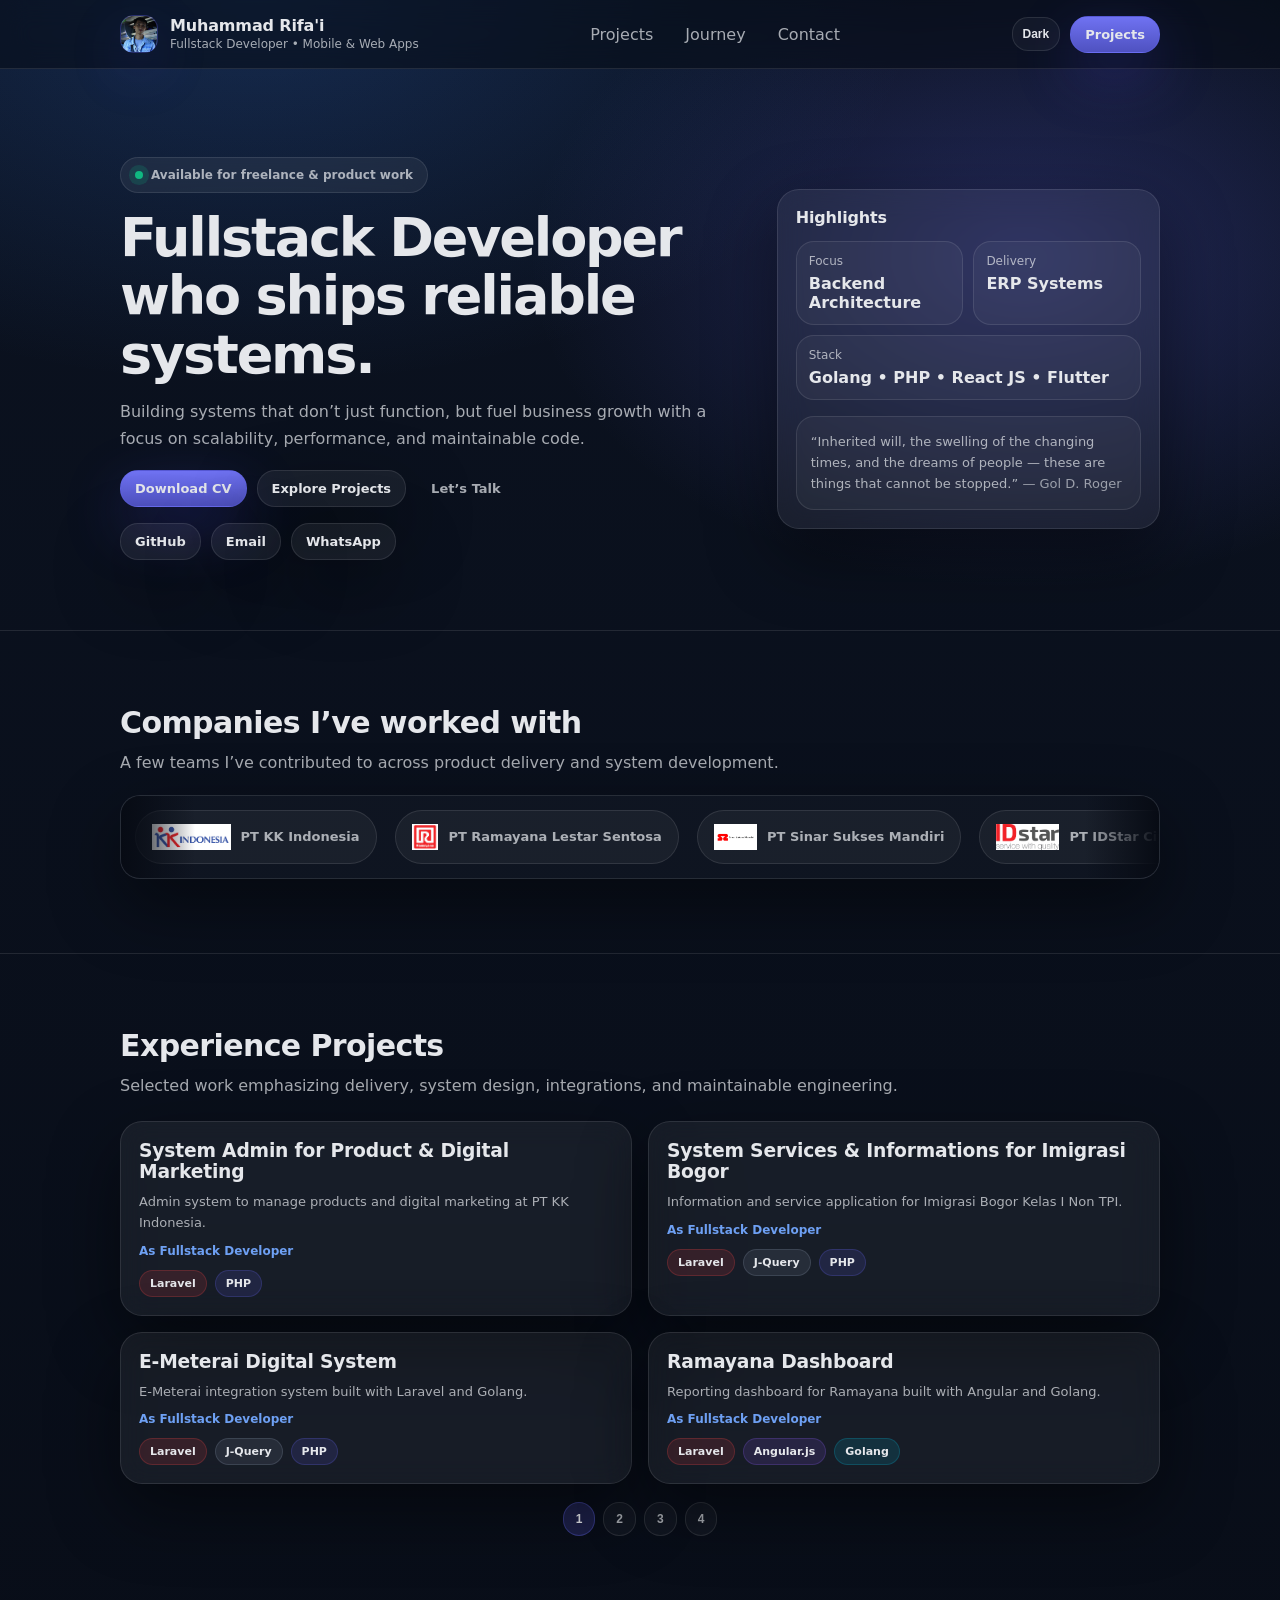
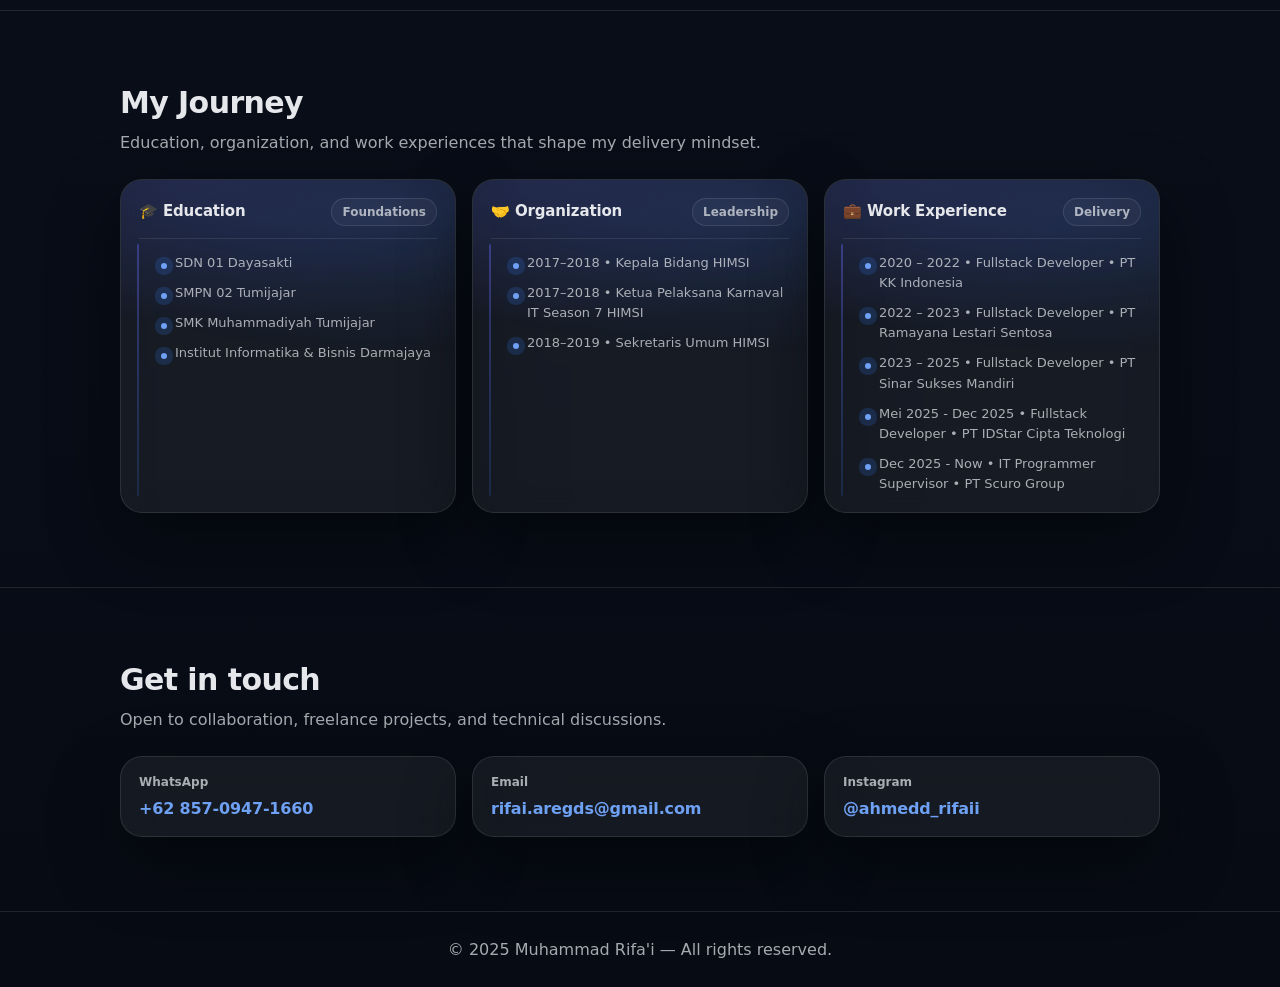
==== index.html @ bea2c8bb "add indico" ====
<!DOCTYPE html>
<html lang="id">
<head>
  <meta charset="utf-8" />
  <meta name="viewport" content="width=device-width,initial-scale=1" />
  <title>Muhammad Rifa'i — Portfolio</title>
  <meta name="description" content="Portfolio Muhammad Rifa'i — Fullstack Developer. Selected projects, journey, and contact." />
  <link rel="icon" href="./public/coding.png" />
  <style>
    :root {
      --bg: #0b1220;
      --bg2: #070b14;
      --text: #e5e7eb;
      --muted: rgba(229, 231, 235, 0.72);
      --border: rgba(255, 255, 255, 0.10);
      --card: rgba(255, 255, 255, 0.06);
      --card2: rgba(255, 255, 255, 0.04);
      --shadow: 0 26px 70px rgba(0, 0, 0, 0.45);
      --accent: #6366f1;
      --accent2: #3b82f6;
      --good: #10b981;
      --radius: 22px;
      --container: 1080px;
      --ring: rgba(99, 102, 241, 0.25);
    }

    [data-theme="light"] {
      --bg: #f8fafc;
      --bg2: #ffffff;
      --text: #0f172a;
      --muted: rgba(15, 23, 42, 0.72);
      --border: rgba(15, 23, 42, 0.12);
      --card: rgba(255, 255, 255, 0.80);
      --card2: rgba(255, 255, 255, 0.65);
      --shadow: 0 26px 70px rgba(15, 23, 42, 0.12);
      --ring: rgba(99, 102, 241, 0.18);
    }

    * { box-sizing: border-box; }
    html { scroll-behavior: smooth; }
    body {
      margin: 0;
      font-family: ui-sans-serif, system-ui, -apple-system, Segoe UI, Roboto, Helvetica, Arial;
      background: radial-gradient(1200px 700px at 20% 0%, rgba(59,130,246,0.22), transparent 55%),
                  radial-gradient(900px 600px at 80% 10%, rgba(99,102,241,0.28), transparent 55%),
                  radial-gradient(900px 700px at 50% 120%, rgba(16,185,129,0.12), transparent 55%),
                  linear-gradient(180deg, var(--bg), var(--bg2));
      color: var(--text);
      min-height: 100vh;
    }
    a { color: inherit; text-decoration: none; }
    ::selection { background: rgba(99, 102, 241, 0.30); }

    .container { width: 100%; max-width: var(--container); margin: 0 auto; padding: 0 20px; }

    .nav {
      position: sticky;
      top: 0;
      z-index: 50;
      background: color-mix(in srgb, var(--bg2) 55%, transparent);
      border-bottom: 1px solid var(--border);
      backdrop-filter: blur(14px);
    }
    .nav-inner {
      height: 68px;
      display: flex;
      align-items: center;
      justify-content: space-between;
      gap: 16px;
    }
    .brand { display: flex; align-items: center; gap: 12px; min-width: 0; }
     .mark {
        width: 38px;
        height: 38px;
        border-radius: 14px;
        border: 1px solid color-mix(in srgb, var(--accent) 35%, transparent);

        background-image: url('public/fai.jpeg');
        background-size: cover;
        background-position: center;
        background-repeat: no-repeat;

        box-shadow: 0 18px 55px rgba(79, 70, 229, 0.18);
      }
    .brand-title { font-weight: 800; line-height: 1.1; letter-spacing: -0.01em; white-space: nowrap; overflow: hidden; text-overflow: ellipsis; max-width: 44vw; }
    .brand-sub { font-size: 12px; color: var(--muted); margin-top: 2px; white-space: nowrap; overflow: hidden; text-overflow: ellipsis; max-width: 44vw; }

    .nav-links { display: none; gap: 6px; align-items: center; }
    .nav-links a {
      padding: 10px 12px;
      border-radius: 16px;
      color: var(--muted);
      border: 1px solid transparent;
      transition: transform .15s ease, background .15s ease, border-color .15s ease, color .15s ease;
    }
    .nav-links a:hover { background: var(--card2); border-color: var(--border); color: var(--text); transform: translateY(-1px); }
    .nav-links a.active {
      background: color-mix(in srgb, var(--accent) 14%, transparent);
      border-color: color-mix(in srgb, var(--accent) 22%, transparent);
      color: color-mix(in srgb, var(--text) 88%, var(--accent) 12%);
    }

    .nav-actions { display: flex; align-items: center; gap: 10px; }
    .nav-actions .primary-cta { display: inline-flex; }
    .btn {
      display: inline-flex;
      align-items: center;
      justify-content: center;
      gap: 8px;
      border-radius: 18px;
      padding: 10px 14px;
      border: 1px solid var(--border);
      background: var(--card);
      color: var(--text);
      box-shadow: var(--shadow);
      transition: transform .15s ease, background .15s ease, border-color .15s ease, box-shadow .15s ease;
      cursor: pointer;
      user-select: none;
      font-weight: 600;
      font-size: 13px;
    }
    .btn.compact { padding: 9px 10px; font-size: 12px; border-radius: 16px; box-shadow: none; background: var(--card2); }
    .btn:hover { transform: translateY(-2px); background: color-mix(in srgb, var(--card) 85%, white 15%); }
    .btn:active { transform: translateY(0); }
    .btn.primary {
      border-color: color-mix(in srgb, var(--accent) 35%, transparent);
      background: linear-gradient(180deg, color-mix(in srgb, var(--accent) 92%, white 8%), color-mix(in srgb, var(--accent) 80%, black 20%));
      box-shadow: 0 22px 60px rgba(79, 70, 229, 0.28);
    }
    .btn.primary:hover { box-shadow: 0 26px 70px rgba(79, 70, 229, 0.33); }
    .btn.ghost { background: transparent; border-color: transparent; box-shadow: none; color: var(--muted); }
    .btn.ghost:hover { background: var(--card2); border-color: var(--border); color: var(--text); }

    .mobile-menu-btn { display: inline-flex; }
    .mobile-menu {
      display: block;
      border-top: 1px solid var(--border);
      overflow: hidden;
      max-height: 0;
      opacity: 0;
      padding: 0;
      pointer-events: none;
      transition: max-height .25s ease, opacity .18s ease, padding .25s ease;
    }
    .mobile-menu.open {
      max-height: 260px;
      opacity: 1;
      padding: 12px 0 16px;
      pointer-events: auto;
    }
    .mobile-menu a {
      display: block;
      padding: 12px 12px;
      border-radius: 16px;
      color: var(--muted);
      border: 1px solid transparent;
      transition: background .15s ease, border-color .15s ease, color .15s ease;
    }
    .mobile-menu a:hover { background: var(--card2); border-color: var(--border); color: var(--text); }
    .mobile-menu a.active {
      background: color-mix(in srgb, var(--accent) 14%, transparent);
      border-color: color-mix(in srgb, var(--accent) 22%, transparent);
      color: color-mix(in srgb, var(--text) 88%, var(--accent) 12%);
    }

    .mobile-menu-panel {
      margin-top: 10px;
      padding: 10px;
      border-radius: 20px;
      border: 1px solid var(--border);
      background: color-mix(in srgb, var(--bg2) 55%, transparent);
      backdrop-filter: blur(14px);
      box-shadow: var(--shadow);
    }

    .mobile-menu-panel .menu-cta {
      margin-top: 10px;
      display: flex;
      gap: 10px;
      flex-wrap: wrap;
    }

    .section { padding: 74px 0; border-top: 1px solid var(--border); }
    .section:first-of-type { border-top: none; }
    .h2 { font-size: 30px; letter-spacing: -0.02em; margin: 0; }
    .p { color: var(--muted); margin: 10px 0 0; line-height: 1.65; }

    .hero { padding: 88px 0 70px; }
    .hero-grid { display: grid; grid-template-columns: 1fr; gap: 18px; align-items: start; }
    .badge {
      display: inline-flex;
      gap: 8px;
      align-items: center;
      padding: 10px 14px;
      border-radius: 999px;
      border: 1px solid var(--border);
      background: var(--card);
      color: var(--muted);
      width: fit-content;
      backdrop-filter: blur(12px);
      font-size: 12px;
      font-weight: 600;
    }
    .dot { width: 8px; height: 8px; border-radius: 50%; background: var(--good); box-shadow: 0 0 0 6px color-mix(in srgb, var(--good) 18%, transparent); }
    .hero-title { font-size: 44px; letter-spacing: -0.04em; margin: 16px 0 0; line-height: 1.08; }
    .hero-sub { font-size: 16px; margin: 14px 0 0; color: var(--muted); line-height: 1.7; max-width: 62ch; }
    .hero-actions { display: flex; flex-wrap: wrap; gap: 10px; margin-top: 18px; }
    .hero-meta { display: flex; flex-wrap: wrap; gap: 10px; margin-top: 16px; }

    .marquee {
      position: relative;
      margin-top: 18px;
      border: 1px solid var(--border);
      background: color-mix(in srgb, var(--card2) 55%, transparent);
      border-radius: 20px;
      overflow: hidden;
      box-shadow: var(--shadow);
    }
    .marquee::before,
    .marquee::after {
      content: "";
      position: absolute;
      inset: 0 auto 0 0;
      width: 74px;
      pointer-events: none;
      background: linear-gradient(90deg, var(--bg2), transparent);
      z-index: 2;
    }
    .marquee::after {
      inset: 0 0 0 auto;
      background: linear-gradient(270deg, var(--bg2), transparent);
    }
    .marquee-track {
      display: flex;
      width: max-content;
      gap: 18px;
      padding: 14px;
      align-items: center;
      animation: marqueeScroll 26s linear infinite;
    }
    .marquee:hover .marquee-track { animation-play-state: paused; }
    .company-pill {
      display: inline-flex;
      align-items: center;
      justify-content: center;
      gap: 10px;
      height: 54px;
      padding: 10px 16px;
      border-radius: 999px;
      border: 1px solid var(--border);
      background: color-mix(in srgb, var(--card) 78%, transparent);
      white-space: nowrap;
    }
    .company-pill img {
      height: 26px;
      width: auto;
      display: block;
      filter: saturate(1.05);
    }
    .company-pill span { font-size: 13px; color: var(--muted); font-weight: 700; }

    @keyframes marqueeScroll {
      0% { transform: translateX(0); }
      100% { transform: translateX(-50%); }
    }

    @media (max-width: 560px) {
      .marquee::before,
      .marquee::after { width: 46px; }
      .company-pill { height: 48px; padding: 10px 14px; }
      .company-pill img { height: 22px; }
      .company-pill span { font-size: 12px; }
      .marquee-track { gap: 12px; padding: 12px; }
    }

    @media (prefers-reduced-motion: reduce) {
      .marquee-track { animation: none; }
    }

    .surface {
      border-radius: var(--radius);
      border: 1px solid var(--border);
      background: var(--card);
      box-shadow: var(--shadow);
      backdrop-filter: blur(14px);
    }
    .surface-pad { padding: 18px; }
    .surface-sub {
      border-radius: 18px;
      border: 1px solid var(--border);
      background: var(--card2);
    }

    .kpi { display: grid; grid-template-columns: 1fr 1fr; gap: 10px; margin-top: 14px; }
    .kpi .item { padding: 12px; }
    .kpi .label { font-size: 12px; color: var(--muted); }
    .kpi .value { margin-top: 6px; font-weight: 700; }

    .quote { margin-top: 16px; padding: 14px; }
    .quote p { margin: 0; color: var(--muted); font-size: 13px; line-height: 1.65; }

    .grid { display: grid; grid-template-columns: 1fr; gap: 14px; margin-top: 22px; }
    .card { padding: 18px; }
    .card-title { font-weight: 800; letter-spacing: -0.01em; margin: 0; }
    .card-desc { margin: 10px 0 0; color: var(--muted); line-height: 1.6; font-size: 13px; }
    .card-role { margin: 10px 0 0; font-size: 12px; color: color-mix(in srgb, var(--accent2) 70%, var(--text) 30%); font-weight: 700; }
    .badges { display: flex; flex-wrap: wrap; gap: 8px; margin-top: 12px; }
    .tag {
      display: inline-flex;
      align-items: center;
      padding: 6px 10px;
      border-radius: 999px;
      border: 1px solid var(--border);
      background: var(--card2);
      color: var(--text);
      font-size: 11px;
      font-weight: 700;
    }
    .tag[data-tone="cyan"] { background: rgba(6, 182, 212, 0.14); border-color: rgba(6, 182, 212, 0.22); }
    .tag[data-tone="indigo"] { background: rgba(99, 102, 241, 0.14); border-color: rgba(99, 102, 241, 0.22); }
    .tag[data-tone="red"] { background: rgba(239, 68, 68, 0.14); border-color: rgba(239, 68, 68, 0.22); }
    .tag[data-tone="sky"] { background: rgba(59, 130, 246, 0.14); border-color: rgba(59, 130, 246, 0.22); }
    .tag[data-tone="green"] { background: rgba(16, 185, 129, 0.14); border-color: rgba(16, 185, 129, 0.22); }
    .tag[data-tone="amber"] { background: rgba(245, 158, 11, 0.14); border-color: rgba(245, 158, 11, 0.22); }
    .tag[data-tone="violet"] { background: rgba(139, 92, 246, 0.14); border-color: rgba(139, 92, 246, 0.22); }
    .tag[data-tone="gray"] { background: rgba(148, 163, 184, 0.12); border-color: rgba(148, 163, 184, 0.20); }

    .pagination { display: flex; justify-content: center; gap: 8px; margin-top: 18px; flex-wrap: wrap; }
    .page-btn {
      border-radius: 16px;
      border: 1px solid var(--border);
      background: var(--card2);
      color: var(--muted);
      padding: 9px 12px;
      font-weight: 800;
      font-size: 12px;
      cursor: pointer;
      transition: transform .15s ease, background .15s ease, border-color .15s ease, color .15s ease;
    }
    .page-btn:hover { transform: translateY(-1px); background: var(--card); color: var(--text); }
    .page-btn.active {
      background: color-mix(in srgb, var(--accent) 22%, transparent);
      border-color: color-mix(in srgb, var(--accent) 34%, transparent);
      color: var(--text);
    }

    .journey { display: grid; grid-template-columns: 1fr; gap: 12px; margin-top: 22px; }
    .journey h3 { margin: 0; font-size: 14px; letter-spacing: -0.01em; }
    .journey-card {
      position: relative;
      overflow: hidden;
    }
    .journey-card::before {
      content: '';
      position: absolute;
      inset: 0;
      background:
        radial-gradient(800px 260px at 20% 0%, rgba(99,102,241,0.20), transparent 55%),
        radial-gradient(700px 260px at 80% 10%, rgba(59,130,246,0.18), transparent 55%);
      opacity: 0.75;
      pointer-events: none;
    }
    .journey-head {
      position: relative;
      display: flex;
      align-items: baseline;
      justify-content: space-between;
      gap: 10px;
    }
    .journey-head h3 {
      font-size: 15px;
      font-weight: 900;
      letter-spacing: -0.01em;
    }
    .journey-divider {
      position: relative;
      height: 1px;
      margin-top: 12px;
      background: color-mix(in srgb, var(--border) 85%, transparent);
    }
    .journey-kicker {
      position: relative;
      font-size: 12px;
      font-weight: 800;
      color: var(--muted);
      border: 1px solid var(--border);
      background: var(--card2);
      padding: 6px 10px;
      border-radius: 999px;
    }
    .journey-rail {
      position: absolute;
      left: 16px;
      top: 64px;
      bottom: 16px;
      width: 2px;
      background: linear-gradient(180deg, rgba(99,102,241,0.45), rgba(59,130,246,0.18));
      opacity: 0.9;
      border-radius: 99px;
    }
    .journey-list {
      position: relative;
      margin-top: 14px;
      display: grid;
      gap: 10px;
      color: var(--muted);
      font-size: 13px;
      line-height: 1.55;
      padding-left: 22px;
    }
    .journey-list > div {
      position: relative;
      padding-left: 14px;
    }
    .journey-list > div::before {
      content: '';
      position: absolute;
      left: 0;
      top: 10px;
      width: 6px;
      height: 6px;
      border-radius: 999px;
      background: color-mix(in srgb, var(--accent2) 70%, var(--text) 30%);
      box-shadow: 0 0 0 6px color-mix(in srgb, var(--accent2) 18%, transparent);
    }

    .contact-grid { display: grid; grid-template-columns: 1fr; gap: 14px; margin-top: 22px; }
    .contact-item { padding: 18px; }
    .contact-item .label { font-size: 12px; color: var(--muted); font-weight: 700; }
    .contact-item .value { margin-top: 10px; font-weight: 800; letter-spacing: -0.01em; }
    .contact-item a { color: color-mix(in srgb, var(--accent2) 70%, var(--text) 30%); }

    .footer { padding: 28px 0; border-top: 1px solid var(--border); color: var(--muted); text-align: center; }

    .fade-up { transform: translateY(10px); opacity: 0; transition: transform .7s cubic-bezier(.2,.75,.2,1), opacity .7s cubic-bezier(.2,.75,.2,1); }
    .fade-up.show { transform: translateY(0); opacity: 1; }

    @media (min-width: 760px) {
      .nav-links { display: flex; }
      .mobile-menu-btn { display: none; }
      .mobile-menu { display: none; }
      .hero-grid { grid-template-columns: 1.25fr 0.75fr; gap: 18px; align-items: center; }
      .hero-title { font-size: 54px; }
      .grid { grid-template-columns: 1fr 1fr; gap: 16px; }
      .journey { grid-template-columns: 1fr 1fr 1fr; gap: 16px; }
      .contact-grid { grid-template-columns: 1fr 1fr 1fr; gap: 16px; }
    }

    @media (max-width: 420px) {
      .nav-inner { height: 62px; gap: 10px; }
      .mark { width: 32px; height: 32px; border-radius: 12px; }
      .brand-title { max-width: 42vw; font-size: 13px; }
      .brand-sub { display: none; }
      .nav-actions { gap: 6px; }
      .btn { padding: 9px 10px; border-radius: 16px; font-size: 12px; box-shadow: none; background: var(--card2); }
      .btn.primary { box-shadow: none; }
      .nav-actions .primary-cta { display: none; }
    }
  </style>
</head>
<body data-theme="dark">

  <header class="nav">
    <div class="container nav-inner">
      <div class="brand">
        <div class="mark" aria-hidden="true"></div>
        <div>
          <div class="brand-title">Muhammad Rifa'i</div>
          <div class="brand-sub">Fullstack Developer • Mobile & Web Apps</div>
        </div>
      </div>

      <nav class="nav-links" aria-label="Primary">
        <a class="nav-link" href="#projects">Projects</a>
        <a class="nav-link" href="#timeline">Journey</a>
        <a class="nav-link" href="#contact">Contact</a>
      </nav>

      <div class="nav-actions">
        <button id="theme-toggle" class="btn compact" type="button" aria-label="Toggle theme">Theme</button>
        <button id="menu-toggle" class="btn compact mobile-menu-btn" type="button" aria-label="Toggle menu" aria-controls="mobile-menu" aria-expanded="false">Menu</button>
        <a class="btn primary primary-cta" href="#projects">Projects</a>
      </div>
    </div>
    <div class="container mobile-menu" id="mobile-menu" aria-label="Mobile menu">
      <div class="mobile-menu-panel">
        <a class="nav-link" href="#projects">Projects</a>
        <a class="nav-link" href="#timeline">Journey</a>
        <a class="nav-link" href="#contact">Contact</a>
        <div class="menu-cta">
          <a class="btn primary" href="#projects">View Projects</a>
          <a class="btn" href="#contact">Contact</a>
        </div>
      </div>
    </div>
  </header>

  <!-- HERO -->
  <main>
    <section id="home" class="hero">
      <div class="container hero-grid">
        <div class="fade-up" data-anim>
          <div class="badge">
            <span class="dot" aria-hidden="true"></span>
            Available for freelance & product work
          </div>

          <h1 class="hero-title">Fullstack Developer who ships reliable systems.</h1>
          <p class="hero-sub">
            Building systems that don’t just function, but fuel business growth with a focus on scalability,
            performance, and maintainable code.
          </p>

          <div class="hero-actions">
            <a class="btn primary" href="./public/cv.pdf" download>Download CV</a>
            <a class="btn" href="#projects">Explore Projects</a>
            <a class="btn ghost" href="#contact">Let’s Talk</a>
          </div>

          <div class="hero-meta">
            <a class="btn" href="https://github.com/rifaiAhmed" target="_blank" rel="noreferrer">GitHub</a>
            <a class="btn" href="mailto:rifai.aregds@gmail.com">Email</a>
            <a class="btn" href="https://wa.me/628709471660" target="_blank" rel="noreferrer">WhatsApp</a>
          </div>
        </div>

        <div class="fade-up" data-anim>
          <div class="surface surface-pad">
            <div style="font-weight:800; letter-spacing:-0.01em;">Highlights</div>
            <div class="kpi">
              <div class="surface-sub item">
                <div class="label">Focus</div>
                <div class="value">Backend Architecture</div>
              </div>
              <div class="surface-sub item">
                <div class="label">Delivery</div>
                <div class="value">ERP Systems</div>
              </div>
              <div class="surface-sub item" style="grid-column: 1 / -1;">
                <div class="label">Stack</div>
                <div class="value">Golang • PHP • React JS • Flutter</div>
              </div>
            </div>
            <div class="surface-sub quote">
              <p>
                “Inherited will, the swelling of the changing times, and the dreams of people — these are things that cannot be stopped.”
                <span style="opacity:.85;">— Gol D. Roger</span>
              </p>
            </div>
          </div>
        </div>
      </div>
    </section>

    <section id="companies" class="section">
      <div class="container">
        <h2 class="h2 fade-up" data-anim>Companies I’ve worked with</h2>
        <p class="p fade-up" data-anim>
          A few teams I’ve contributed to across product delivery and system development.
        </p>

        <div class="marquee fade-up" data-anim aria-label="Company logos">
          <div class="marquee-track">
            <div class="company-pill"><img src="./public/companies/kk-indonesia.png" alt="PT KK Indonesia" loading="lazy"><span>PT KK Indonesia</span></div>
            <div class="company-pill"><img src="./public/companies/ramayana.png" alt="PT Ramayana Lestari Sentosa" loading="lazy"><span>PT Ramayana Lestar Sentosa</span></div>
            <div class="company-pill"><img src="./public/companies/sinar-sukses-mandiri.png" alt="PT Sinar Sukses Mandiri" loading="lazy"><span>PT Sinar Sukses Mandiri</span></div>
            <div class="company-pill"><img src="./public/companies/id-star.png" alt="PT IDStar Cipta Teknologi" loading="lazy"><span>PT IDStar Cipta Teknologi</span></div>
            <div class="company-pill"><img src="./public/companies/indico.png" alt="PT Indico" loading="lazy"><span>PT Indico Telkomsel</span></div>
            <div class="company-pill"><img src="./public/companies/scuro.png" alt="PT Scuro Group" loading="lazy"><span>PT Alta Thomas Mandiri</span></div>

            <div class="company-pill"><img src="./public/companies/kk-indonesia.png" alt="PT KK Indonesia" loading="lazy"><span>PT KK Indonesia</span></div>
            <div class="company-pill"><img src="./public/companies/ramayana.png" alt="PT Ramayana Lestari Sentosa" loading="lazy"><span>PT Ramayana Lestar Sentosa</span></div>
            <div class="company-pill"><img src="./public/companies/sinar-sukses-mandiri.png" alt="PT Sinar Sukses Mandiri" loading="lazy"><span>PT Sinar Sukses Mandiri</span></div>
            <div class="company-pill"><img src="./public/companies/id-star.png" alt="PT IDStar Cipta Teknologi" loading="lazy"><span>PT IDStar Cipta Teknologi</span></div>
            <div class="company-pill"><img src="./public/companies/indico.png" alt="PT Indico" loading="lazy"><span>PT Indico Telkomsel</span></div>
            <div class="company-pill"><img src="./public/companies/scuro.png" alt="PT Scuro Group" loading="lazy"><span>PT Alta Thomas Mandiri</span></div>
          </div>
        </div>
      </div>
    </section>

    <!-- PROJECTS -->
    <section id="projects" class="section">
      <div class="container">
        <h2 class="h2 fade-up" data-anim>Experience Projects</h2>
        <p class="p fade-up" data-anim>
          Selected work emphasizing delivery, system design, integrations, and maintainable engineering.
        </p>
        <div id="project-list" class="grid"></div>
        <div id="pagination" class="pagination"></div>
      </div>
    </section>

    <!-- TIMELINE -->
    <section id="timeline" class="section">
      <div class="container">
        <h2 class="h2 fade-up" data-anim>My Journey</h2>
        <p class="p fade-up" data-anim>
          Education, organization, and work experiences that shape my delivery mindset.
        </p>

        <div class="journey">
          <div class="surface card journey-card fade-up" data-anim>
            <div class="journey-rail" aria-hidden="true"></div>
            <div class="journey-head">
              <h3>🎓 Education</h3>
              <div class="journey-kicker">Foundations</div>
            </div>
            <div class="journey-divider" aria-hidden="true"></div>
            <div class="journey-list">
              <div>SDN 01 Dayasakti</div>
              <div>SMPN 02 Tumijajar</div>
              <div>SMK Muhammadiyah Tumijajar</div>
              <div>Institut Informatika & Bisnis Darmajaya</div>
            </div>
          </div>

          <div class="surface card journey-card fade-up" data-anim>
            <div class="journey-rail" aria-hidden="true"></div>
            <div class="journey-head">
              <h3>🤝 Organization</h3>
              <div class="journey-kicker">Leadership</div>
            </div>
            <div class="journey-divider" aria-hidden="true"></div>
            <div class="journey-list">
              <div>2017–2018 • Kepala Bidang HIMSI</div>
              <div>2017–2018 • Ketua Pelaksana Karnaval IT Season 7 HIMSI</div>
              <div>2018–2019 • Sekretaris Umum HIMSI</div>
            </div>
          </div>

          <div class="surface card journey-card fade-up" data-anim>
            <div class="journey-rail" aria-hidden="true"></div>
            <div class="journey-head">
              <h3>💼 Work Experience</h3>
              <div class="journey-kicker">Delivery</div>
            </div>
            <div class="journey-divider" aria-hidden="true"></div>
            <div class="journey-list">
              <div>2020 – 2022 • Fullstack Developer • PT KK Indonesia</div>
              <div>2022 – 2023 • Fullstack Developer • PT Ramayana Lestari Sentosa</div>
              <div>2023 – 2025 • Fullstack Developer • PT Sinar Sukses Mandiri</div>
              <div>Mei 2025 - Dec 2025 • Fullstack Developer • PT IDStar Cipta Teknologi</div>
              <div>Dec 2025 - Now • IT Programmer Supervisor • PT Scuro Group</div>
            </div>
          </div>
        </div>
      </div>
    </section>

    <!-- CONTACT -->
    <section id="contact" class="section">
      <div class="container">
        <h2 class="h2 fade-up" data-anim>Get in touch</h2>
        <p class="p fade-up" data-anim>Open to collaboration, freelance projects, and technical discussions.</p>

        <div class="contact-grid">
          <div class="surface contact-item fade-up" data-anim>
            <div class="label">WhatsApp</div>
            <div class="value"><a href="https://wa.me/628709471660" target="_blank" rel="noreferrer">+62 857-0947-1660</a></div>
          </div>
          <div class="surface contact-item fade-up" data-anim>
            <div class="label">Email</div>
            <div class="value"><a href="mailto:rifai.aregds@gmail.com">rifai.aregds@gmail.com</a></div>
          </div>
          <div class="surface contact-item fade-up" data-anim>
            <div class="label">Instagram</div>
            <div class="value"><a href="https://instagram.com/ahmedd_rifaii" target="_blank" rel="noreferrer">@ahmedd_rifaii</a></div>
          </div>
        </div>
      </div>
    </section>

    <footer class="footer">
      <div class="container">© 2025 Muhammad Rifa'i — All rights reserved.</div>
    </footer>
  </main>

  <script>
    const root = document.body;

    // theme
    const themeToggle = document.getElementById('theme-toggle');
    const storedTheme = localStorage.getItem('theme');
    if (storedTheme === 'light' || storedTheme === 'dark') {
      root.setAttribute('data-theme', storedTheme);
    }
    const syncThemeLabel = () => {
      const t = root.getAttribute('data-theme') || 'dark';
      themeToggle.textContent = t === 'dark' ? 'Dark' : 'Light';
    };
    syncThemeLabel();
    themeToggle.addEventListener('click', () => {
      const next = (root.getAttribute('data-theme') || 'dark') === 'dark' ? 'light' : 'dark';
      root.setAttribute('data-theme', next);
      localStorage.setItem('theme', next);
      syncThemeLabel();
    });

    // mobile menu
    const menuToggle = document.getElementById('menu-toggle');
    const mobileMenu = document.getElementById('mobile-menu');
    const setMenuOpen = open => {
      mobileMenu.classList.toggle('open', open);
      menuToggle.textContent = open ? 'Close' : 'Menu';
      menuToggle.setAttribute('aria-expanded', open ? 'true' : 'false');
    };
    setMenuOpen(false);

    menuToggle.addEventListener('click', () => {
      const isOpen = mobileMenu.classList.contains('open');
      setMenuOpen(!isOpen);
    });

    // close on navigation
    mobileMenu.querySelectorAll('a').forEach(a => {
      a.addEventListener('click', () => setMenuOpen(false));
    });

    // close on outside click
    document.addEventListener('click', e => {
      const target = e.target;
      const isOpen = mobileMenu.classList.contains('open');
      if (!isOpen) return;
      if (menuToggle.contains(target) || mobileMenu.contains(target)) return;
      setMenuOpen(false);
    });

    // close on Escape
    window.addEventListener('keydown', e => {
      if (e.key !== 'Escape') return;
      setMenuOpen(false);
    });

    // close when switching to desktop
    const mq = window.matchMedia('(min-width: 760px)');
    const syncByViewport = () => {
      if (mq.matches) setMenuOpen(false);
    };
    syncByViewport();
    if (typeof mq.addEventListener === 'function') mq.addEventListener('change', syncByViewport);
    else mq.addListener(syncByViewport);

    // active nav link
    const navLinks = Array.from(document.querySelectorAll('.nav-link'));
    const sectionIds = ['#home', '#projects', '#timeline', '#contact'];
    const sections = sectionIds
      .map(id => document.querySelector(id))
      .filter(Boolean);

    const setActive = id => {
      navLinks.forEach(a => {
        if (a.getAttribute('href') === id) a.classList.add('active');
        else a.classList.remove('active');
      });
    };
    const navObs = new IntersectionObserver(
      entries => {
        entries.forEach(e => {
          if (!e.isIntersecting) return;
          setActive(`#${e.target.id}`);
        });
      },
      { rootMargin: '-45% 0px -50% 0px', threshold: 0.01 }
    );
    sections.forEach(s => navObs.observe(s));

    // fade-up animation
    const animEls = document.querySelectorAll('[data-anim]');
    const obs = new IntersectionObserver(entries=>{
      entries.forEach(e=>{ if(e.isIntersecting) e.target.classList.add('show'); });
    },{threshold:0.15});
    animEls.forEach(el=>obs.observe(el));

    // projects data
    const projects = [
      {
        title: "System Admin for Product & Digital Marketing",
        desc: "Admin system to manage products and digital marketing at PT KK Indonesia.",
        role: "Fullstack Developer",
        tech: ["Laravel", "PHP"]
      },
      {
        title: "System Services & Informations for Imigrasi Bogor",
        desc: "Information and service application for Imigrasi Bogor Kelas I Non TPI.",
        role: "Fullstack Developer",
        tech: ["Laravel", "J-Query", "PHP"]
      },
      {
        title: "E-Meterai Digital System",
        desc: "E-Meterai integration system built with Laravel and Golang.",
        role: "Fullstack Developer",
        tech: ["Laravel", "J-Query", "PHP"]
      },
      {
        title: "Ramayana Dashboard",
        desc: "Reporting dashboard for Ramayana built with Angular and Golang.",
        role: "Fullstack Developer",
        tech: ["Laravel", "Angular.js", "Golang"]
      },
      {
        title: "Ramayana E-Recruitment",
        desc: "Internal e-recruitment system for Ramayana built with Laravel.",
        role: "Fullstack Developer",
        tech: ["Laravel", "PHP", "Golang"]
      },
      {
        title: "ERP Beeloft",
        desc: "Beeloft ERP migrated to Angular and Golang.",
        role: "Fullstack Developer",
        tech: ["Angular.js", "Golang"]
      },
      {
        title: "ERP Sinar Sukses Mandiri",
        desc: "Internal ERP for Sinar Sukses Mandiri built with Vue.",
        role: "Fullstack Developer",
        tech: ["Vue.js", "Java Spring boot"]
      },
      {
        title: "ERP DFEO Indico Telkomsel",
        desc: "DFEO ERP for Telkomsel as part of INDICO.",
        role: "Fullstack Developer",
        tech: ["React.js", "Golang"]
      },
      {
        title: "System Indiana Indico Telkomsel",
        desc: "Indiana system application for Indico Telkomsel.",
        role: "Fullstack Developer",
        tech: ["React.js", "Golang"]
      },
      {
        title: "Farm Recommendation System",
        desc: "Recommendation system for agriculture (Mobile Farm).",
        role: "Fullstack Developer",
        tech: ["React.js", "Golang"]
      },
      {
        title: "Buyer Experience Mobile DFEO",
        desc: "Buyer experience for DFEO mobile platform.",
        role: "Fullstack Developer",
        tech: ["React.js", "Golang"]
      },
      {
        title: "Budget Cotroller",
        desc: "Budget cotroller system for Scuro Group.",
        role: "Fullstack Developer",
        tech: ["PHP Native"]
      },
      {
        title: "Quotation Payment",
        desc: "Note Hostory payment quotation for Scuro Group.",
        role: "Fullstack Developer",
        tech: ["PHP Native"]
      },
      {
        title: "LLM + Messenger",
        desc: "LLM + Messenger for Scuro Group.",
        role: "Fullstack Developer",
        tech: ["React.js", "Golang"]
      },
    ];

    const techTone = {
      "Golang":"cyan",
      "React.js":"sky",
      "PostgreSQL":"indigo",
      "PHP":"indigo",
      "Laravel":"red",
      "MySQL":"amber",
      "Vue.js":"green",
      "Node.js":"green",
      "HTML":"amber",
      "TailwindCSS":"cyan",
      "WebSocket":"violet",
      "Angular.js":"violet",
      "Java Spring boot":"indigo"
    };

    let currentPage=1; const perPage=4;
    function renderProjects(){
      const container=document.getElementById('project-list');
      container.innerHTML='';
      const start=(currentPage-1)*perPage;
      const pageProjects=projects.slice(start,start+perPage);
      for(const p of pageProjects){
        const badges=p.tech.map(t=>`<span class="tag" data-tone="${techTone[t]||'gray'}">${t}</span>`).join('');
        const card=document.createElement('div');
        card.className="surface card fade-up";
        card.innerHTML=`
          <h3 class="card-title">${p.title}</h3>
          <p class="card-desc">${p.desc}</p>
          <div class="card-role">As ${p.role}</div>
          <div class="badges">${badges}</div>
        `;
        card.setAttribute('data-anim', '');
        container.appendChild(card);
        obs.observe(card);
      }
      renderPagination();
    }

    function renderPagination(){
      const pag=document.getElementById('pagination'); pag.innerHTML='';
      const total=Math.ceil(projects.length/perPage);
      for(let i=1;i<=total;i++){
        const btn=document.createElement('button');
        btn.className=`page-btn ${i===currentPage?'active':''}`;
        btn.textContent=i;
        btn.onclick=()=>{currentPage=i;renderProjects();};
        pag.appendChild(btn);
      }
    }

    renderProjects();
  </script>
</body>
</html>
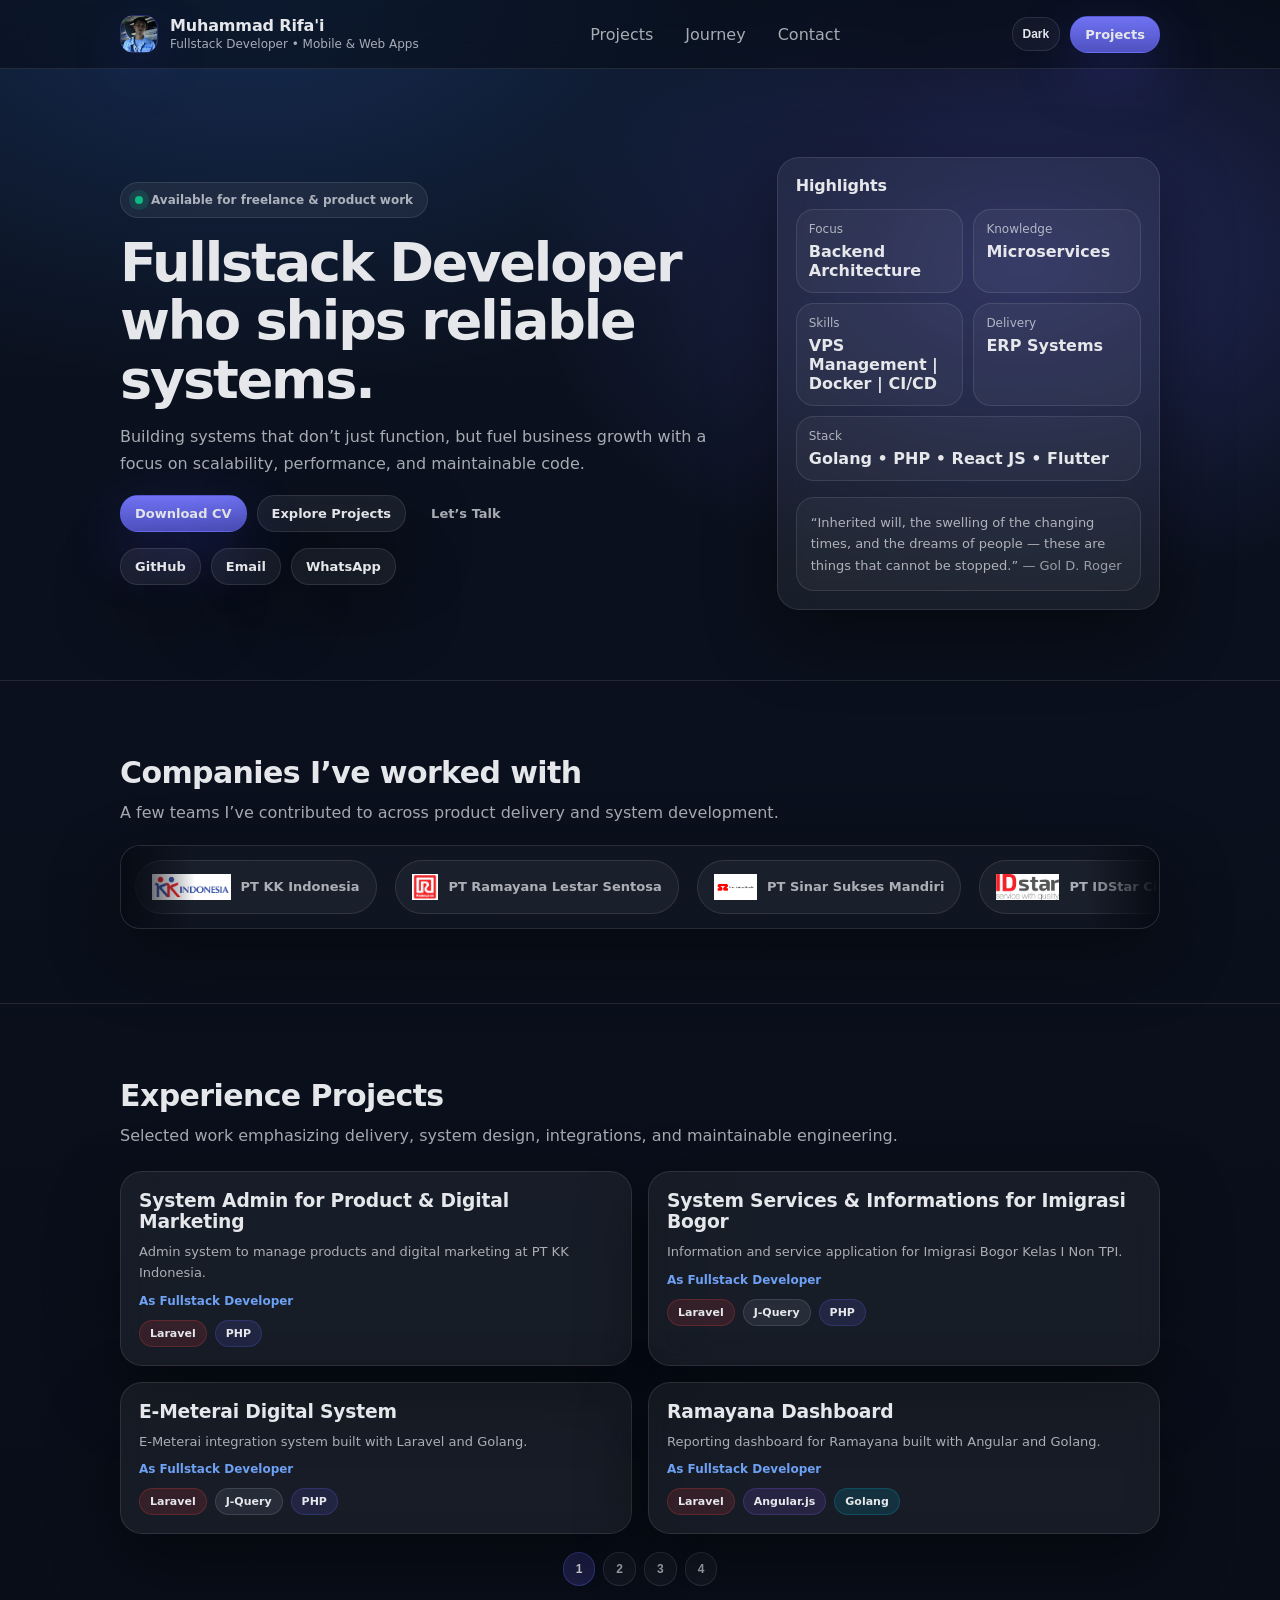
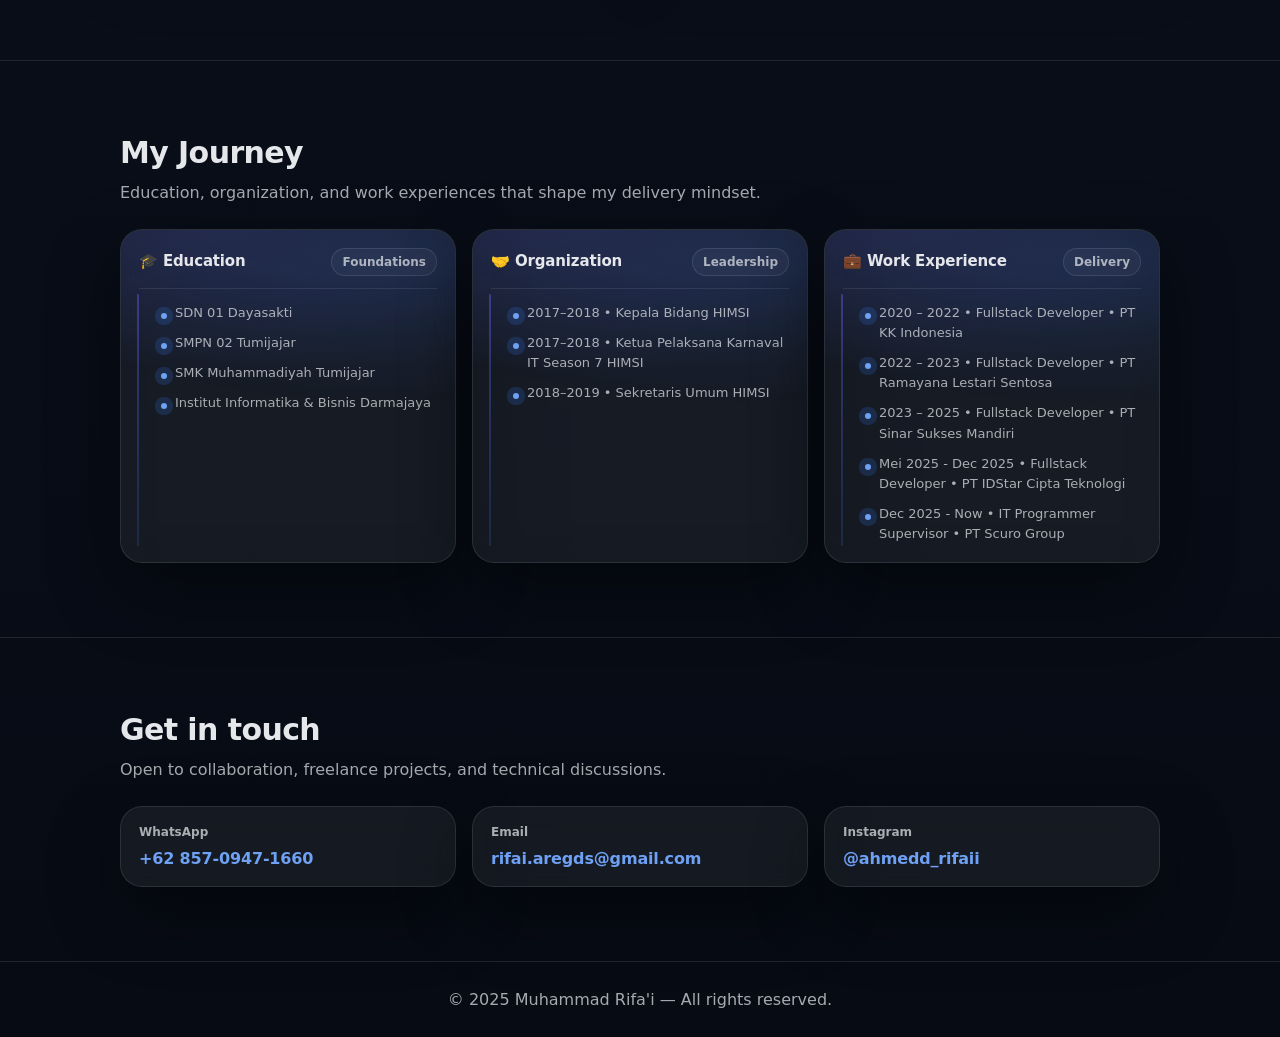
==== commit 832ec09d: "add indico" ====
--- a/index.html
+++ b/index.html
@@ -533,6 +533,14 @@
                 <div class="value">Backend Architecture</div>
               </div>
               <div class="surface-sub item">
+                <div class="label">Knowledge</div>
+                <div class="value">Microservices</div>
+              </div>
+              <div class="surface-sub item">
+                <div class="label">Skills</div>
+                <div class="value">VPS Management | Docker | CI/CD</div>
+              </div>
+              <div class="surface-sub item">
                 <div class="label">Delivery</div>
                 <div class="value">ERP Systems</div>
               </div>
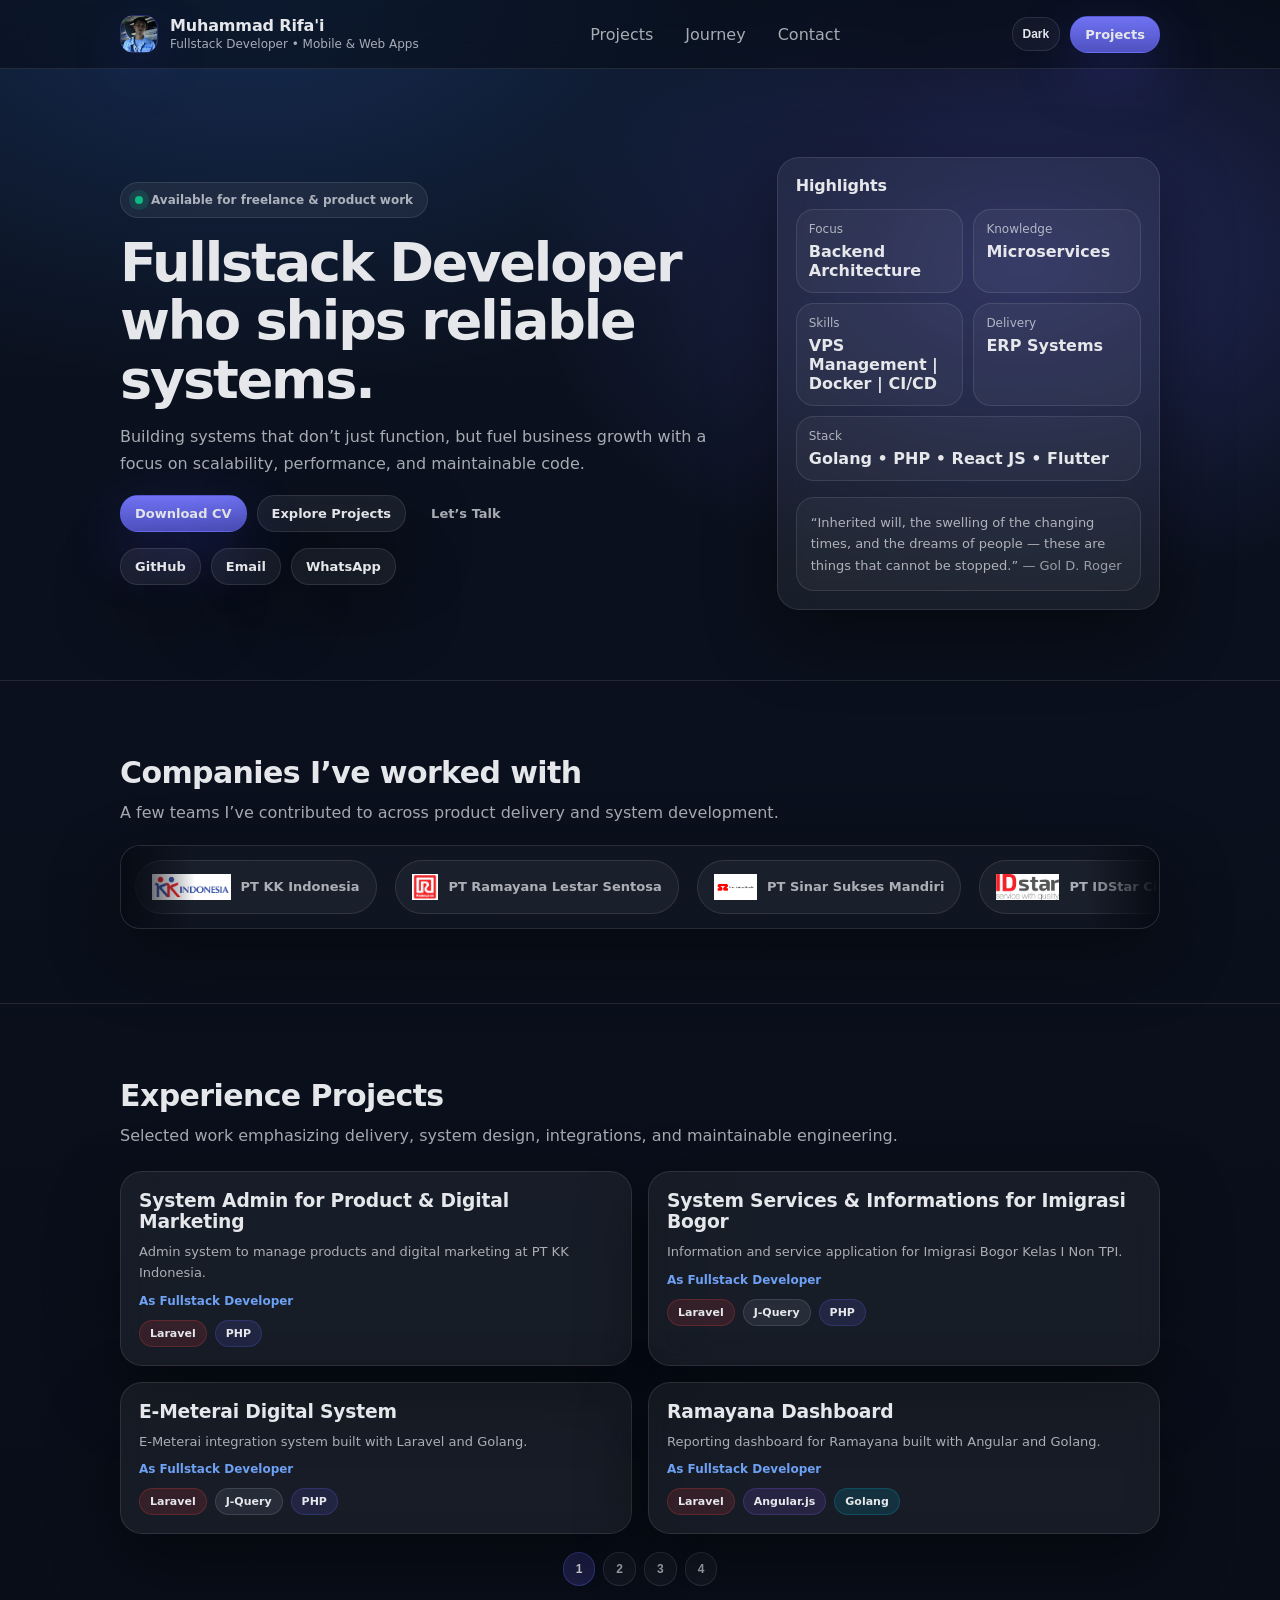
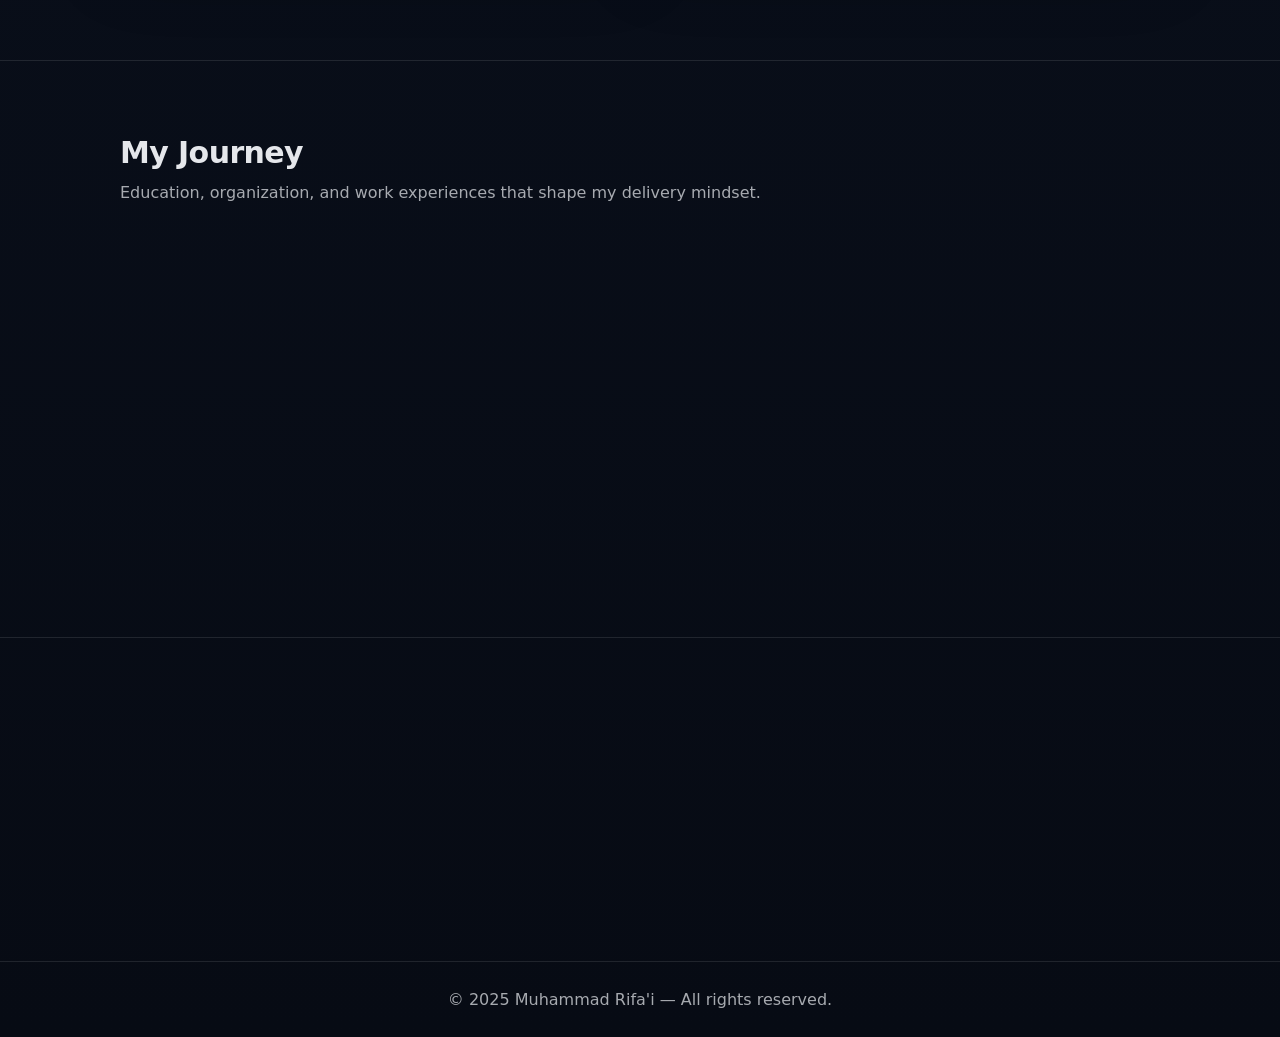
==== commit 53fdb2fe: "add indico" ====
--- a/index.html
+++ b/index.html
@@ -649,7 +649,7 @@
               <div>2022 – 2023 • Fullstack Developer • PT Ramayana Lestari Sentosa</div>
               <div>2023 – 2025 • Fullstack Developer • PT Sinar Sukses Mandiri</div>
               <div>Mei 2025 - Dec 2025 • Fullstack Developer • PT IDStar Cipta Teknologi</div>
-              <div>Dec 2025 - Now • IT Programmer Supervisor • PT Scuro Group</div>
+              <div>Dec 2025 - Now • IT Programmer Supervisor • PT Alta Thomas Mandiri</div>
             </div>
           </div>
         </div>
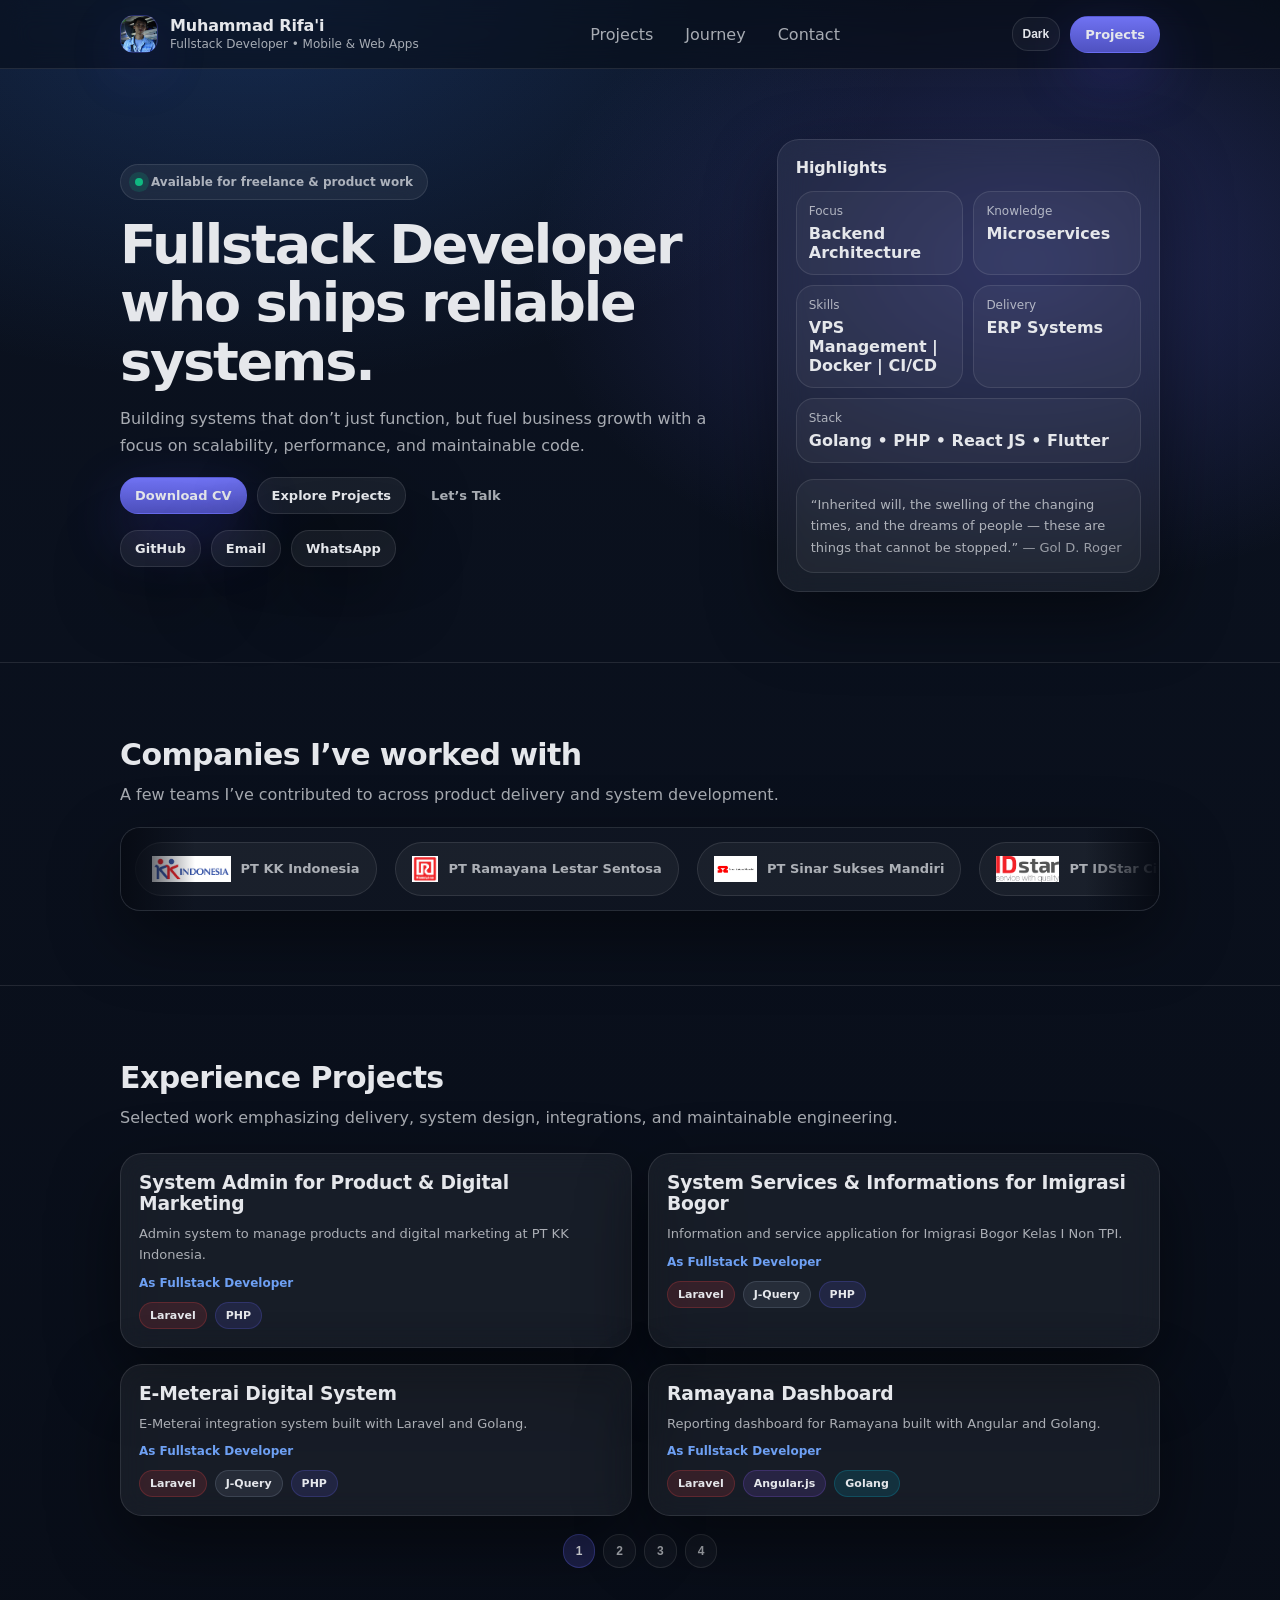
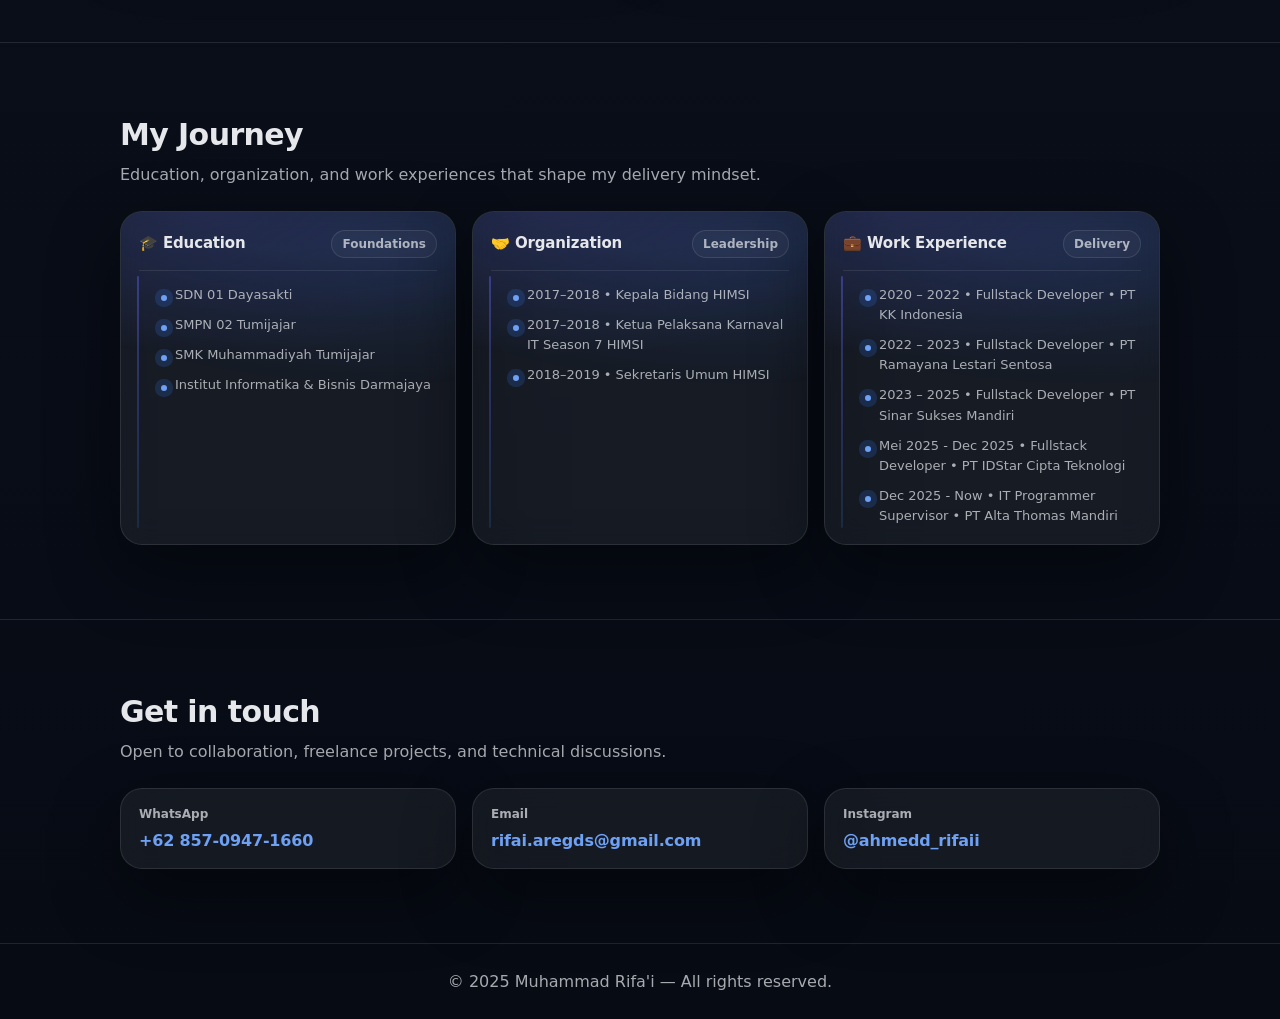
==== commit efcfeb81: "tidy up" ====
--- a/index.html
+++ b/index.html
@@ -3,460 +3,29 @@
 <head>
   <meta charset="utf-8" />
   <meta name="viewport" content="width=device-width,initial-scale=1" />
-  <title>Muhammad Rifa'i — Portfolio</title>
+  <title>Muhammad Rifa'i | Fullstack Developer Golang, React & ERP Systems</title>
   <meta name="description" content="Portfolio Muhammad Rifa'i — Fullstack Developer. Selected projects, journey, and contact." />
   <link rel="icon" href="./public/coding.png" />
-  <style>
-    :root {
-      --bg: #0b1220;
-      --bg2: #070b14;
-      --text: #e5e7eb;
-      --muted: rgba(229, 231, 235, 0.72);
-      --border: rgba(255, 255, 255, 0.10);
-      --card: rgba(255, 255, 255, 0.06);
-      --card2: rgba(255, 255, 255, 0.04);
-      --shadow: 0 26px 70px rgba(0, 0, 0, 0.45);
-      --accent: #6366f1;
-      --accent2: #3b82f6;
-      --good: #10b981;
-      --radius: 22px;
-      --container: 1080px;
-      --ring: rgba(99, 102, 241, 0.25);
-    }
-
-    [data-theme="light"] {
-      --bg: #f8fafc;
-      --bg2: #ffffff;
-      --text: #0f172a;
-      --muted: rgba(15, 23, 42, 0.72);
-      --border: rgba(15, 23, 42, 0.12);
-      --card: rgba(255, 255, 255, 0.80);
-      --card2: rgba(255, 255, 255, 0.65);
-      --shadow: 0 26px 70px rgba(15, 23, 42, 0.12);
-      --ring: rgba(99, 102, 241, 0.18);
-    }
-
-    * { box-sizing: border-box; }
-    html { scroll-behavior: smooth; }
-    body {
-      margin: 0;
-      font-family: ui-sans-serif, system-ui, -apple-system, Segoe UI, Roboto, Helvetica, Arial;
-      background: radial-gradient(1200px 700px at 20% 0%, rgba(59,130,246,0.22), transparent 55%),
-                  radial-gradient(900px 600px at 80% 10%, rgba(99,102,241,0.28), transparent 55%),
-                  radial-gradient(900px 700px at 50% 120%, rgba(16,185,129,0.12), transparent 55%),
-                  linear-gradient(180deg, var(--bg), var(--bg2));
-      color: var(--text);
-      min-height: 100vh;
-    }
-    a { color: inherit; text-decoration: none; }
-    ::selection { background: rgba(99, 102, 241, 0.30); }
-
-    .container { width: 100%; max-width: var(--container); margin: 0 auto; padding: 0 20px; }
-
-    .nav {
-      position: sticky;
-      top: 0;
-      z-index: 50;
-      background: color-mix(in srgb, var(--bg2) 55%, transparent);
-      border-bottom: 1px solid var(--border);
-      backdrop-filter: blur(14px);
-    }
-    .nav-inner {
-      height: 68px;
-      display: flex;
-      align-items: center;
-      justify-content: space-between;
-      gap: 16px;
-    }
-    .brand { display: flex; align-items: center; gap: 12px; min-width: 0; }
-     .mark {
-        width: 38px;
-        height: 38px;
-        border-radius: 14px;
-        border: 1px solid color-mix(in srgb, var(--accent) 35%, transparent);
-
-        background-image: url('public/fai.jpeg');
-        background-size: cover;
-        background-position: center;
-        background-repeat: no-repeat;
-
-        box-shadow: 0 18px 55px rgba(79, 70, 229, 0.18);
-      }
-    .brand-title { font-weight: 800; line-height: 1.1; letter-spacing: -0.01em; white-space: nowrap; overflow: hidden; text-overflow: ellipsis; max-width: 44vw; }
-    .brand-sub { font-size: 12px; color: var(--muted); margin-top: 2px; white-space: nowrap; overflow: hidden; text-overflow: ellipsis; max-width: 44vw; }
-
-    .nav-links { display: none; gap: 6px; align-items: center; }
-    .nav-links a {
-      padding: 10px 12px;
-      border-radius: 16px;
-      color: var(--muted);
-      border: 1px solid transparent;
-      transition: transform .15s ease, background .15s ease, border-color .15s ease, color .15s ease;
-    }
-    .nav-links a:hover { background: var(--card2); border-color: var(--border); color: var(--text); transform: translateY(-1px); }
-    .nav-links a.active {
-      background: color-mix(in srgb, var(--accent) 14%, transparent);
-      border-color: color-mix(in srgb, var(--accent) 22%, transparent);
-      color: color-mix(in srgb, var(--text) 88%, var(--accent) 12%);
-    }
-
-    .nav-actions { display: flex; align-items: center; gap: 10px; }
-    .nav-actions .primary-cta { display: inline-flex; }
-    .btn {
-      display: inline-flex;
-      align-items: center;
-      justify-content: center;
-      gap: 8px;
-      border-radius: 18px;
-      padding: 10px 14px;
-      border: 1px solid var(--border);
-      background: var(--card);
-      color: var(--text);
-      box-shadow: var(--shadow);
-      transition: transform .15s ease, background .15s ease, border-color .15s ease, box-shadow .15s ease;
-      cursor: pointer;
-      user-select: none;
-      font-weight: 600;
-      font-size: 13px;
-    }
-    .btn.compact { padding: 9px 10px; font-size: 12px; border-radius: 16px; box-shadow: none; background: var(--card2); }
-    .btn:hover { transform: translateY(-2px); background: color-mix(in srgb, var(--card) 85%, white 15%); }
-    .btn:active { transform: translateY(0); }
-    .btn.primary {
-      border-color: color-mix(in srgb, var(--accent) 35%, transparent);
-      background: linear-gradient(180deg, color-mix(in srgb, var(--accent) 92%, white 8%), color-mix(in srgb, var(--accent) 80%, black 20%));
-      box-shadow: 0 22px 60px rgba(79, 70, 229, 0.28);
-    }
-    .btn.primary:hover { box-shadow: 0 26px 70px rgba(79, 70, 229, 0.33); }
-    .btn.ghost { background: transparent; border-color: transparent; box-shadow: none; color: var(--muted); }
-    .btn.ghost:hover { background: var(--card2); border-color: var(--border); color: var(--text); }
-
-    .mobile-menu-btn { display: inline-flex; }
-    .mobile-menu {
-      display: block;
-      border-top: 1px solid var(--border);
-      overflow: hidden;
-      max-height: 0;
-      opacity: 0;
-      padding: 0;
-      pointer-events: none;
-      transition: max-height .25s ease, opacity .18s ease, padding .25s ease;
-    }
-    .mobile-menu.open {
-      max-height: 260px;
-      opacity: 1;
-      padding: 12px 0 16px;
-      pointer-events: auto;
-    }
-    .mobile-menu a {
-      display: block;
-      padding: 12px 12px;
-      border-radius: 16px;
-      color: var(--muted);
-      border: 1px solid transparent;
-      transition: background .15s ease, border-color .15s ease, color .15s ease;
-    }
-    .mobile-menu a:hover { background: var(--card2); border-color: var(--border); color: var(--text); }
-    .mobile-menu a.active {
-      background: color-mix(in srgb, var(--accent) 14%, transparent);
-      border-color: color-mix(in srgb, var(--accent) 22%, transparent);
-      color: color-mix(in srgb, var(--text) 88%, var(--accent) 12%);
-    }
-
-    .mobile-menu-panel {
-      margin-top: 10px;
-      padding: 10px;
-      border-radius: 20px;
-      border: 1px solid var(--border);
-      background: color-mix(in srgb, var(--bg2) 55%, transparent);
-      backdrop-filter: blur(14px);
-      box-shadow: var(--shadow);
-    }
-
-    .mobile-menu-panel .menu-cta {
-      margin-top: 10px;
-      display: flex;
-      gap: 10px;
-      flex-wrap: wrap;
-    }
-
-    .section { padding: 74px 0; border-top: 1px solid var(--border); }
-    .section:first-of-type { border-top: none; }
-    .h2 { font-size: 30px; letter-spacing: -0.02em; margin: 0; }
-    .p { color: var(--muted); margin: 10px 0 0; line-height: 1.65; }
-
-    .hero { padding: 88px 0 70px; }
-    .hero-grid { display: grid; grid-template-columns: 1fr; gap: 18px; align-items: start; }
-    .badge {
-      display: inline-flex;
-      gap: 8px;
-      align-items: center;
-      padding: 10px 14px;
-      border-radius: 999px;
-      border: 1px solid var(--border);
-      background: var(--card);
-      color: var(--muted);
-      width: fit-content;
-      backdrop-filter: blur(12px);
-      font-size: 12px;
-      font-weight: 600;
-    }
-    .dot { width: 8px; height: 8px; border-radius: 50%; background: var(--good); box-shadow: 0 0 0 6px color-mix(in srgb, var(--good) 18%, transparent); }
-    .hero-title { font-size: 44px; letter-spacing: -0.04em; margin: 16px 0 0; line-height: 1.08; }
-    .hero-sub { font-size: 16px; margin: 14px 0 0; color: var(--muted); line-height: 1.7; max-width: 62ch; }
-    .hero-actions { display: flex; flex-wrap: wrap; gap: 10px; margin-top: 18px; }
-    .hero-meta { display: flex; flex-wrap: wrap; gap: 10px; margin-top: 16px; }
-
-    .marquee {
-      position: relative;
-      margin-top: 18px;
-      border: 1px solid var(--border);
-      background: color-mix(in srgb, var(--card2) 55%, transparent);
-      border-radius: 20px;
-      overflow: hidden;
-      box-shadow: var(--shadow);
-    }
-    .marquee::before,
-    .marquee::after {
-      content: "";
-      position: absolute;
-      inset: 0 auto 0 0;
-      width: 74px;
-      pointer-events: none;
-      background: linear-gradient(90deg, var(--bg2), transparent);
-      z-index: 2;
-    }
-    .marquee::after {
-      inset: 0 0 0 auto;
-      background: linear-gradient(270deg, var(--bg2), transparent);
-    }
-    .marquee-track {
-      display: flex;
-      width: max-content;
-      gap: 18px;
-      padding: 14px;
-      align-items: center;
-      animation: marqueeScroll 26s linear infinite;
-    }
-    .marquee:hover .marquee-track { animation-play-state: paused; }
-    .company-pill {
-      display: inline-flex;
-      align-items: center;
-      justify-content: center;
-      gap: 10px;
-      height: 54px;
-      padding: 10px 16px;
-      border-radius: 999px;
-      border: 1px solid var(--border);
-      background: color-mix(in srgb, var(--card) 78%, transparent);
-      white-space: nowrap;
-    }
-    .company-pill img {
-      height: 26px;
-      width: auto;
-      display: block;
-      filter: saturate(1.05);
-    }
-    .company-pill span { font-size: 13px; color: var(--muted); font-weight: 700; }
-
-    @keyframes marqueeScroll {
-      0% { transform: translateX(0); }
-      100% { transform: translateX(-50%); }
-    }
-
-    @media (max-width: 560px) {
-      .marquee::before,
-      .marquee::after { width: 46px; }
-      .company-pill { height: 48px; padding: 10px 14px; }
-      .company-pill img { height: 22px; }
-      .company-pill span { font-size: 12px; }
-      .marquee-track { gap: 12px; padding: 12px; }
-    }
-
-    @media (prefers-reduced-motion: reduce) {
-      .marquee-track { animation: none; }
-    }
-
-    .surface {
-      border-radius: var(--radius);
-      border: 1px solid var(--border);
-      background: var(--card);
-      box-shadow: var(--shadow);
-      backdrop-filter: blur(14px);
-    }
-    .surface-pad { padding: 18px; }
-    .surface-sub {
-      border-radius: 18px;
-      border: 1px solid var(--border);
-      background: var(--card2);
-    }
-
-    .kpi { display: grid; grid-template-columns: 1fr 1fr; gap: 10px; margin-top: 14px; }
-    .kpi .item { padding: 12px; }
-    .kpi .label { font-size: 12px; color: var(--muted); }
-    .kpi .value { margin-top: 6px; font-weight: 700; }
-
-    .quote { margin-top: 16px; padding: 14px; }
-    .quote p { margin: 0; color: var(--muted); font-size: 13px; line-height: 1.65; }
-
-    .grid { display: grid; grid-template-columns: 1fr; gap: 14px; margin-top: 22px; }
-    .card { padding: 18px; }
-    .card-title { font-weight: 800; letter-spacing: -0.01em; margin: 0; }
-    .card-desc { margin: 10px 0 0; color: var(--muted); line-height: 1.6; font-size: 13px; }
-    .card-role { margin: 10px 0 0; font-size: 12px; color: color-mix(in srgb, var(--accent2) 70%, var(--text) 30%); font-weight: 700; }
-    .badges { display: flex; flex-wrap: wrap; gap: 8px; margin-top: 12px; }
-    .tag {
-      display: inline-flex;
-      align-items: center;
-      padding: 6px 10px;
-      border-radius: 999px;
-      border: 1px solid var(--border);
-      background: var(--card2);
-      color: var(--text);
-      font-size: 11px;
-      font-weight: 700;
-    }
-    .tag[data-tone="cyan"] { background: rgba(6, 182, 212, 0.14); border-color: rgba(6, 182, 212, 0.22); }
-    .tag[data-tone="indigo"] { background: rgba(99, 102, 241, 0.14); border-color: rgba(99, 102, 241, 0.22); }
-    .tag[data-tone="red"] { background: rgba(239, 68, 68, 0.14); border-color: rgba(239, 68, 68, 0.22); }
-    .tag[data-tone="sky"] { background: rgba(59, 130, 246, 0.14); border-color: rgba(59, 130, 246, 0.22); }
-    .tag[data-tone="green"] { background: rgba(16, 185, 129, 0.14); border-color: rgba(16, 185, 129, 0.22); }
-    .tag[data-tone="amber"] { background: rgba(245, 158, 11, 0.14); border-color: rgba(245, 158, 11, 0.22); }
-    .tag[data-tone="violet"] { background: rgba(139, 92, 246, 0.14); border-color: rgba(139, 92, 246, 0.22); }
-    .tag[data-tone="gray"] { background: rgba(148, 163, 184, 0.12); border-color: rgba(148, 163, 184, 0.20); }
-
-    .pagination { display: flex; justify-content: center; gap: 8px; margin-top: 18px; flex-wrap: wrap; }
-    .page-btn {
-      border-radius: 16px;
-      border: 1px solid var(--border);
-      background: var(--card2);
-      color: var(--muted);
-      padding: 9px 12px;
-      font-weight: 800;
-      font-size: 12px;
-      cursor: pointer;
-      transition: transform .15s ease, background .15s ease, border-color .15s ease, color .15s ease;
-    }
-    .page-btn:hover { transform: translateY(-1px); background: var(--card); color: var(--text); }
-    .page-btn.active {
-      background: color-mix(in srgb, var(--accent) 22%, transparent);
-      border-color: color-mix(in srgb, var(--accent) 34%, transparent);
-      color: var(--text);
-    }
-
-    .journey { display: grid; grid-template-columns: 1fr; gap: 12px; margin-top: 22px; }
-    .journey h3 { margin: 0; font-size: 14px; letter-spacing: -0.01em; }
-    .journey-card {
-      position: relative;
-      overflow: hidden;
-    }
-    .journey-card::before {
-      content: '';
-      position: absolute;
-      inset: 0;
-      background:
-        radial-gradient(800px 260px at 20% 0%, rgba(99,102,241,0.20), transparent 55%),
-        radial-gradient(700px 260px at 80% 10%, rgba(59,130,246,0.18), transparent 55%);
-      opacity: 0.75;
-      pointer-events: none;
-    }
-    .journey-head {
-      position: relative;
-      display: flex;
-      align-items: baseline;
-      justify-content: space-between;
-      gap: 10px;
-    }
-    .journey-head h3 {
-      font-size: 15px;
-      font-weight: 900;
-      letter-spacing: -0.01em;
-    }
-    .journey-divider {
-      position: relative;
-      height: 1px;
-      margin-top: 12px;
-      background: color-mix(in srgb, var(--border) 85%, transparent);
-    }
-    .journey-kicker {
-      position: relative;
-      font-size: 12px;
-      font-weight: 800;
-      color: var(--muted);
-      border: 1px solid var(--border);
-      background: var(--card2);
-      padding: 6px 10px;
-      border-radius: 999px;
-    }
-    .journey-rail {
-      position: absolute;
-      left: 16px;
-      top: 64px;
-      bottom: 16px;
-      width: 2px;
-      background: linear-gradient(180deg, rgba(99,102,241,0.45), rgba(59,130,246,0.18));
-      opacity: 0.9;
-      border-radius: 99px;
-    }
-    .journey-list {
-      position: relative;
-      margin-top: 14px;
-      display: grid;
-      gap: 10px;
-      color: var(--muted);
-      font-size: 13px;
-      line-height: 1.55;
-      padding-left: 22px;
-    }
-    .journey-list > div {
-      position: relative;
-      padding-left: 14px;
-    }
-    .journey-list > div::before {
-      content: '';
-      position: absolute;
-      left: 0;
-      top: 10px;
-      width: 6px;
-      height: 6px;
-      border-radius: 999px;
-      background: color-mix(in srgb, var(--accent2) 70%, var(--text) 30%);
-      box-shadow: 0 0 0 6px color-mix(in srgb, var(--accent2) 18%, transparent);
-    }
-
-    .contact-grid { display: grid; grid-template-columns: 1fr; gap: 14px; margin-top: 22px; }
-    .contact-item { padding: 18px; }
-    .contact-item .label { font-size: 12px; color: var(--muted); font-weight: 700; }
-    .contact-item .value { margin-top: 10px; font-weight: 800; letter-spacing: -0.01em; }
-    .contact-item a { color: color-mix(in srgb, var(--accent2) 70%, var(--text) 30%); }
-
-    .footer { padding: 28px 0; border-top: 1px solid var(--border); color: var(--muted); text-align: center; }
-
-    .fade-up { transform: translateY(10px); opacity: 0; transition: transform .7s cubic-bezier(.2,.75,.2,1), opacity .7s cubic-bezier(.2,.75,.2,1); }
-    .fade-up.show { transform: translateY(0); opacity: 1; }
-
-    @media (min-width: 760px) {
-      .nav-links { display: flex; }
-      .mobile-menu-btn { display: none; }
-      .mobile-menu { display: none; }
-      .hero-grid { grid-template-columns: 1.25fr 0.75fr; gap: 18px; align-items: center; }
-      .hero-title { font-size: 54px; }
-      .grid { grid-template-columns: 1fr 1fr; gap: 16px; }
-      .journey { grid-template-columns: 1fr 1fr 1fr; gap: 16px; }
-      .contact-grid { grid-template-columns: 1fr 1fr 1fr; gap: 16px; }
-    }
-
-    @media (max-width: 420px) {
-      .nav-inner { height: 62px; gap: 10px; }
-      .mark { width: 32px; height: 32px; border-radius: 12px; }
-      .brand-title { max-width: 42vw; font-size: 13px; }
-      .brand-sub { display: none; }
-      .nav-actions { gap: 6px; }
-      .btn { padding: 9px 10px; border-radius: 16px; font-size: 12px; box-shadow: none; background: var(--card2); }
-      .btn.primary { box-shadow: none; }
-      .nav-actions .primary-cta { display: none; }
-    }
-  </style>
+  <link rel="stylesheet" href="./css/style.css" />
+
+  <meta name="author" content="Muhammad Rifa'i" />
+  <meta name="robots" content="index, follow" />
+
+  <!-- Canonical -->
+  <link rel="canonical" href="https://medgroup.my.id/" />
+
+  <!-- Open Graph -->
+  <meta property="og:title" content="Muhammad Rifa'i — Fullstack Developer Portfolio" />
+  <meta property="og:description" content="Fullstack Developer specializing in Backend Architecture, Microservices, and ERP Systems." />
+  <meta property="og:type" content="website" />
+  <meta property="og:url" content="https://medgroup.my.id/" />
+  <meta property="og:image" content="https://medgroup.my.id/preview.png" />
+
+  <!-- Twitter Card -->
+  <meta name="twitter:card" content="summary_large_image" />
+  <meta name="twitter:title" content="Muhammad Rifa'i — Fullstack Developer" />
+  <meta name="twitter:description" content="Building scalable backend systems and ERP platforms." />
+  <meta name="twitter:image" content="https://namadomainkamu.com/preview.png" />
 </head>
 <body data-theme="dark">
 
@@ -684,242 +253,6 @@
     </footer>
   </main>
 
-  <script>
-    const root = document.body;
-
-    // theme
-    const themeToggle = document.getElementById('theme-toggle');
-    const storedTheme = localStorage.getItem('theme');
-    if (storedTheme === 'light' || storedTheme === 'dark') {
-      root.setAttribute('data-theme', storedTheme);
-    }
-    const syncThemeLabel = () => {
-      const t = root.getAttribute('data-theme') || 'dark';
-      themeToggle.textContent = t === 'dark' ? 'Dark' : 'Light';
-    };
-    syncThemeLabel();
-    themeToggle.addEventListener('click', () => {
-      const next = (root.getAttribute('data-theme') || 'dark') === 'dark' ? 'light' : 'dark';
-      root.setAttribute('data-theme', next);
-      localStorage.setItem('theme', next);
-      syncThemeLabel();
-    });
-
-    // mobile menu
-    const menuToggle = document.getElementById('menu-toggle');
-    const mobileMenu = document.getElementById('mobile-menu');
-    const setMenuOpen = open => {
-      mobileMenu.classList.toggle('open', open);
-      menuToggle.textContent = open ? 'Close' : 'Menu';
-      menuToggle.setAttribute('aria-expanded', open ? 'true' : 'false');
-    };
-    setMenuOpen(false);
-
-    menuToggle.addEventListener('click', () => {
-      const isOpen = mobileMenu.classList.contains('open');
-      setMenuOpen(!isOpen);
-    });
-
-    // close on navigation
-    mobileMenu.querySelectorAll('a').forEach(a => {
-      a.addEventListener('click', () => setMenuOpen(false));
-    });
-
-    // close on outside click
-    document.addEventListener('click', e => {
-      const target = e.target;
-      const isOpen = mobileMenu.classList.contains('open');
-      if (!isOpen) return;
-      if (menuToggle.contains(target) || mobileMenu.contains(target)) return;
-      setMenuOpen(false);
-    });
-
-    // close on Escape
-    window.addEventListener('keydown', e => {
-      if (e.key !== 'Escape') return;
-      setMenuOpen(false);
-    });
-
-    // close when switching to desktop
-    const mq = window.matchMedia('(min-width: 760px)');
-    const syncByViewport = () => {
-      if (mq.matches) setMenuOpen(false);
-    };
-    syncByViewport();
-    if (typeof mq.addEventListener === 'function') mq.addEventListener('change', syncByViewport);
-    else mq.addListener(syncByViewport);
-
-    // active nav link
-    const navLinks = Array.from(document.querySelectorAll('.nav-link'));
-    const sectionIds = ['#home', '#projects', '#timeline', '#contact'];
-    const sections = sectionIds
-      .map(id => document.querySelector(id))
-      .filter(Boolean);
-
-    const setActive = id => {
-      navLinks.forEach(a => {
-        if (a.getAttribute('href') === id) a.classList.add('active');
-        else a.classList.remove('active');
-      });
-    };
-    const navObs = new IntersectionObserver(
-      entries => {
-        entries.forEach(e => {
-          if (!e.isIntersecting) return;
-          setActive(`#${e.target.id}`);
-        });
-      },
-      { rootMargin: '-45% 0px -50% 0px', threshold: 0.01 }
-    );
-    sections.forEach(s => navObs.observe(s));
-
-    // fade-up animation
-    const animEls = document.querySelectorAll('[data-anim]');
-    const obs = new IntersectionObserver(entries=>{
-      entries.forEach(e=>{ if(e.isIntersecting) e.target.classList.add('show'); });
-    },{threshold:0.15});
-    animEls.forEach(el=>obs.observe(el));
-
-    // projects data
-    const projects = [
-      {
-        title: "System Admin for Product & Digital Marketing",
-        desc: "Admin system to manage products and digital marketing at PT KK Indonesia.",
-        role: "Fullstack Developer",
-        tech: ["Laravel", "PHP"]
-      },
-      {
-        title: "System Services & Informations for Imigrasi Bogor",
-        desc: "Information and service application for Imigrasi Bogor Kelas I Non TPI.",
-        role: "Fullstack Developer",
-        tech: ["Laravel", "J-Query", "PHP"]
-      },
-      {
-        title: "E-Meterai Digital System",
-        desc: "E-Meterai integration system built with Laravel and Golang.",
-        role: "Fullstack Developer",
-        tech: ["Laravel", "J-Query", "PHP"]
-      },
-      {
-        title: "Ramayana Dashboard",
-        desc: "Reporting dashboard for Ramayana built with Angular and Golang.",
-        role: "Fullstack Developer",
-        tech: ["Laravel", "Angular.js", "Golang"]
-      },
-      {
-        title: "Ramayana E-Recruitment",
-        desc: "Internal e-recruitment system for Ramayana built with Laravel.",
-        role: "Fullstack Developer",
-        tech: ["Laravel", "PHP", "Golang"]
-      },
-      {
-        title: "ERP Beeloft",
-        desc: "Beeloft ERP migrated to Angular and Golang.",
-        role: "Fullstack Developer",
-        tech: ["Angular.js", "Golang"]
-      },
-      {
-        title: "ERP Sinar Sukses Mandiri",
-        desc: "Internal ERP for Sinar Sukses Mandiri built with Vue.",
-        role: "Fullstack Developer",
-        tech: ["Vue.js", "Java Spring boot"]
-      },
-      {
-        title: "ERP DFEO Indico Telkomsel",
-        desc: "DFEO ERP for Telkomsel as part of INDICO.",
-        role: "Fullstack Developer",
-        tech: ["React.js", "Golang"]
-      },
-      {
-        title: "System Indiana Indico Telkomsel",
-        desc: "Indiana system application for Indico Telkomsel.",
-        role: "Fullstack Developer",
-        tech: ["React.js", "Golang"]
-      },
-      {
-        title: "Farm Recommendation System",
-        desc: "Recommendation system for agriculture (Mobile Farm).",
-        role: "Fullstack Developer",
-        tech: ["React.js", "Golang"]
-      },
-      {
-        title: "Buyer Experience Mobile DFEO",
-        desc: "Buyer experience for DFEO mobile platform.",
-        role: "Fullstack Developer",
-        tech: ["React.js", "Golang"]
-      },
-      {
-        title: "Budget Cotroller",
-        desc: "Budget cotroller system for Scuro Group.",
-        role: "Fullstack Developer",
-        tech: ["PHP Native"]
-      },
-      {
-        title: "Quotation Payment",
-        desc: "Note Hostory payment quotation for Scuro Group.",
-        role: "Fullstack Developer",
-        tech: ["PHP Native"]
-      },
-      {
-        title: "LLM + Messenger",
-        desc: "LLM + Messenger for Scuro Group.",
-        role: "Fullstack Developer",
-        tech: ["React.js", "Golang"]
-      },
-    ];
-
-    const techTone = {
-      "Golang":"cyan",
-      "React.js":"sky",
-      "PostgreSQL":"indigo",
-      "PHP":"indigo",
-      "Laravel":"red",
-      "MySQL":"amber",
-      "Vue.js":"green",
-      "Node.js":"green",
-      "HTML":"amber",
-      "TailwindCSS":"cyan",
-      "WebSocket":"violet",
-      "Angular.js":"violet",
-      "Java Spring boot":"indigo"
-    };
-
-    let currentPage=1; const perPage=4;
-    function renderProjects(){
-      const container=document.getElementById('project-list');
-      container.innerHTML='';
-      const start=(currentPage-1)*perPage;
-      const pageProjects=projects.slice(start,start+perPage);
-      for(const p of pageProjects){
-        const badges=p.tech.map(t=>`<span class="tag" data-tone="${techTone[t]||'gray'}">${t}</span>`).join('');
-        const card=document.createElement('div');
-        card.className="surface card fade-up";
-        card.innerHTML=`
-          <h3 class="card-title">${p.title}</h3>
-          <p class="card-desc">${p.desc}</p>
-          <div class="card-role">As ${p.role}</div>
-          <div class="badges">${badges}</div>
-        `;
-        card.setAttribute('data-anim', '');
-        container.appendChild(card);
-        obs.observe(card);
-      }
-      renderPagination();
-    }
-
-    function renderPagination(){
-      const pag=document.getElementById('pagination'); pag.innerHTML='';
-      const total=Math.ceil(projects.length/perPage);
-      for(let i=1;i<=total;i++){
-        const btn=document.createElement('button');
-        btn.className=`page-btn ${i===currentPage?'active':''}`;
-        btn.textContent=i;
-        btn.onclick=()=>{currentPage=i;renderProjects();};
-        pag.appendChild(btn);
-      }
-    }
-
-    renderProjects();
-  </script>
+  <script src="./js/script.js"></script>
 </body>
 </html>
--- a/css/style.css
+++ b/css/style.css
@@ -0,0 +1,449 @@
+:root {
+      --bg: #0b1220;
+      --bg2: #070b14;
+      --text: #e5e7eb;
+      --muted: rgba(229, 231, 235, 0.72);
+      --border: rgba(255, 255, 255, 0.10);
+      --card: rgba(255, 255, 255, 0.06);
+      --card2: rgba(255, 255, 255, 0.04);
+      --shadow: 0 26px 70px rgba(0, 0, 0, 0.45);
+      --accent: #6366f1;
+      --accent2: #3b82f6;
+      --good: #10b981;
+      --radius: 22px;
+      --container: 1080px;
+      --ring: rgba(99, 102, 241, 0.25);
+    }
+
+    [data-theme="light"] {
+      --bg: #f8fafc;
+      --bg2: #ffffff;
+      --text: #0f172a;
+      --muted: rgba(15, 23, 42, 0.72);
+      --border: rgba(15, 23, 42, 0.12);
+      --card: rgba(255, 255, 255, 0.80);
+      --card2: rgba(255, 255, 255, 0.65);
+      --shadow: 0 26px 70px rgba(15, 23, 42, 0.12);
+      --ring: rgba(99, 102, 241, 0.18);
+    }
+
+    * { box-sizing: border-box; }
+    html { scroll-behavior: smooth; }
+    body {
+      margin: 0;
+      font-family: ui-sans-serif, system-ui, -apple-system, Segoe UI, Roboto, Helvetica, Arial;
+      background: radial-gradient(1200px 700px at 20% 0%, rgba(59,130,246,0.22), transparent 55%),
+                  radial-gradient(900px 600px at 80% 10%, rgba(99,102,241,0.28), transparent 55%),
+                  radial-gradient(900px 700px at 50% 120%, rgba(16,185,129,0.12), transparent 55%),
+                  linear-gradient(180deg, var(--bg), var(--bg2));
+      color: var(--text);
+      min-height: 100vh;
+    }
+    a { color: inherit; text-decoration: none; }
+    ::selection { background: rgba(99, 102, 241, 0.30); }
+
+    .container { width: 100%; max-width: var(--container); margin: 0 auto; padding: 0 20px; }
+
+    .nav {
+      position: sticky;
+      top: 0;
+      z-index: 50;
+      background: color-mix(in srgb, var(--bg2) 55%, transparent);
+      border-bottom: 1px solid var(--border);
+      backdrop-filter: blur(14px);
+    }
+    .nav-inner {
+      height: 68px;
+      display: flex;
+      align-items: center;
+      justify-content: space-between;
+      gap: 16px;
+    }
+    .brand { display: flex; align-items: center; gap: 12px; min-width: 0; }
+     .mark {
+        width: 38px;
+        height: 38px;
+        border-radius: 14px;
+        border: 1px solid color-mix(in srgb, var(--accent) 35%, transparent);
+
+        background-image: url('../public/fai.jpeg');
+        background-size: cover;
+        background-position: center;
+        background-repeat: no-repeat;
+
+        box-shadow: 0 18px 55px rgba(79, 70, 229, 0.18);
+      }
+    .brand-title { font-weight: 800; line-height: 1.1; letter-spacing: -0.01em; white-space: nowrap; overflow: hidden; text-overflow: ellipsis; max-width: 44vw; }
+    .brand-sub { font-size: 12px; color: var(--muted); margin-top: 2px; white-space: nowrap; overflow: hidden; text-overflow: ellipsis; max-width: 44vw; }
+
+    .nav-links { display: none; gap: 6px; align-items: center; }
+    .nav-links a {
+      padding: 10px 12px;
+      border-radius: 16px;
+      color: var(--muted);
+      border: 1px solid transparent;
+      transition: transform .15s ease, background .15s ease, border-color .15s ease, color .15s ease;
+    }
+    .nav-links a:hover { background: var(--card2); border-color: var(--border); color: var(--text); transform: translateY(-1px); }
+    .nav-links a.active {
+      background: color-mix(in srgb, var(--accent) 14%, transparent);
+      border-color: color-mix(in srgb, var(--accent) 22%, transparent);
+      color: color-mix(in srgb, var(--text) 88%, var(--accent) 12%);
+    }
+
+    .nav-actions { display: flex; align-items: center; gap: 10px; }
+    .nav-actions .primary-cta { display: inline-flex; }
+    .btn {
+      display: inline-flex;
+      align-items: center;
+      justify-content: center;
+      gap: 8px;
+      border-radius: 18px;
+      padding: 10px 14px;
+      border: 1px solid var(--border);
+      background: var(--card);
+      color: var(--text);
+      box-shadow: var(--shadow);
+      transition: transform .15s ease, background .15s ease, border-color .15s ease, box-shadow .15s ease;
+      cursor: pointer;
+      user-select: none;
+      font-weight: 600;
+      font-size: 13px;
+    }
+    .btn.compact { padding: 9px 10px; font-size: 12px; border-radius: 16px; box-shadow: none; background: var(--card2); }
+    .btn:hover { transform: translateY(-2px); background: color-mix(in srgb, var(--card) 85%, white 15%); }
+    .btn:active { transform: translateY(0); }
+    .btn.primary {
+      border-color: color-mix(in srgb, var(--accent) 35%, transparent);
+      background: linear-gradient(180deg, color-mix(in srgb, var(--accent) 92%, white 8%), color-mix(in srgb, var(--accent) 80%, black 20%));
+      box-shadow: 0 22px 60px rgba(79, 70, 229, 0.28);
+    }
+    .btn.primary:hover { box-shadow: 0 26px 70px rgba(79, 70, 229, 0.33); }
+    .btn.ghost { background: transparent; border-color: transparent; box-shadow: none; color: var(--muted); }
+    .btn.ghost:hover { background: var(--card2); border-color: var(--border); color: var(--text); }
+
+    .mobile-menu-btn { display: inline-flex; }
+    .mobile-menu {
+      display: block;
+      border-top: 1px solid var(--border);
+      overflow: hidden;
+      max-height: 0;
+      opacity: 0;
+      padding: 0;
+      pointer-events: none;
+      transition: max-height .25s ease, opacity .18s ease, padding .25s ease;
+    }
+    .mobile-menu.open {
+      max-height: 260px;
+      opacity: 1;
+      padding: 12px 0 16px;
+      pointer-events: auto;
+    }
+    .mobile-menu a {
+      display: block;
+      padding: 12px 12px;
+      border-radius: 16px;
+      color: var(--muted);
+      border: 1px solid transparent;
+      transition: background .15s ease, border-color .15s ease, color .15s ease;
+    }
+    .mobile-menu a:hover { background: var(--card2); border-color: var(--border); color: var(--text); }
+    .mobile-menu a.active {
+      background: color-mix(in srgb, var(--accent) 14%, transparent);
+      border-color: color-mix(in srgb, var(--accent) 22%, transparent);
+      color: color-mix(in srgb, var(--text) 88%, var(--accent) 12%);
+    }
+
+    .mobile-menu-panel {
+      margin-top: 10px;
+      padding: 10px;
+      border-radius: 20px;
+      border: 1px solid var(--border);
+      background: color-mix(in srgb, var(--bg2) 55%, transparent);
+      backdrop-filter: blur(14px);
+      box-shadow: var(--shadow);
+    }
+
+    .mobile-menu-panel .menu-cta {
+      margin-top: 10px;
+      display: flex;
+      gap: 10px;
+      flex-wrap: wrap;
+    }
+
+    .section { padding: 74px 0; border-top: 1px solid var(--border); }
+    .section:first-of-type { border-top: none; }
+    .h2 { font-size: 30px; letter-spacing: -0.02em; margin: 0; }
+    .p { color: var(--muted); margin: 10px 0 0; line-height: 1.65; }
+
+    .hero { padding: 70px 0 70px; }
+    .hero-grid { display: grid; grid-template-columns: 1fr; gap: 18px; align-items: start; }
+    .badge {
+      display: inline-flex;
+      gap: 8px;
+      align-items: center;
+      padding: 10px 14px;
+      border-radius: 999px;
+      border: 1px solid var(--border);
+      background: var(--card);
+      color: var(--muted);
+      width: fit-content;
+      backdrop-filter: blur(12px);
+      font-size: 12px;
+      font-weight: 600;
+    }
+    .dot { width: 8px; height: 8px; border-radius: 50%; background: var(--good); box-shadow: 0 0 0 6px color-mix(in srgb, var(--good) 18%, transparent); }
+    .hero-title { font-size: 44px; letter-spacing: -0.04em; margin: 16px 0 0; line-height: 1.08; }
+    .hero-sub { font-size: 16px; margin: 14px 0 0; color: var(--muted); line-height: 1.7; max-width: 62ch; }
+    .hero-actions { display: flex; flex-wrap: wrap; gap: 10px; margin-top: 18px; }
+    .hero-meta { display: flex; flex-wrap: wrap; gap: 10px; margin-top: 16px; }
+
+    .marquee {
+      position: relative;
+      margin-top: 18px;
+      border: 1px solid var(--border);
+      background: color-mix(in srgb, var(--card2) 55%, transparent);
+      border-radius: 20px;
+      overflow: hidden;
+      box-shadow: var(--shadow);
+    }
+    .marquee::before,
+    .marquee::after {
+      content: "";
+      position: absolute;
+      inset: 0 auto 0 0;
+      width: 74px;
+      pointer-events: none;
+      background: linear-gradient(90deg, var(--bg2), transparent);
+      z-index: 2;
+    }
+    .marquee::after {
+      inset: 0 0 0 auto;
+      background: linear-gradient(270deg, var(--bg2), transparent);
+    }
+    .marquee-track {
+      display: flex;
+      width: max-content;
+      gap: 18px;
+      padding: 14px;
+      align-items: center;
+      animation: marqueeScroll 26s linear infinite;
+    }
+    .marquee:hover .marquee-track { animation-play-state: paused; }
+    .company-pill {
+      display: inline-flex;
+      align-items: center;
+      justify-content: center;
+      gap: 10px;
+      height: 54px;
+      padding: 10px 16px;
+      border-radius: 999px;
+      border: 1px solid var(--border);
+      background: color-mix(in srgb, var(--card) 78%, transparent);
+      white-space: nowrap;
+    }
+    .company-pill img {
+      height: 26px;
+      width: auto;
+      display: block;
+      filter: saturate(1.05);
+    }
+    .company-pill span { font-size: 13px; color: var(--muted); font-weight: 700; }
+
+    @keyframes marqueeScroll {
+      0% { transform: translateX(0); }
+      100% { transform: translateX(-50%); }
+    }
+
+    @media (max-width: 560px) {
+      .marquee::before,
+      .marquee::after { width: 46px; }
+      .company-pill { height: 48px; padding: 10px 14px; }
+      .company-pill img { height: 22px; }
+      .company-pill span { font-size: 12px; }
+      .marquee-track { gap: 12px; padding: 12px; }
+    }
+
+    @media (prefers-reduced-motion: reduce) {
+      .marquee-track { animation: none; }
+    }
+
+    .surface {
+      border-radius: var(--radius);
+      border: 1px solid var(--border);
+      background: var(--card);
+      box-shadow: var(--shadow);
+      backdrop-filter: blur(14px);
+    }
+    .surface-pad { padding: 18px; }
+    .surface-sub {
+      border-radius: 18px;
+      border: 1px solid var(--border);
+      background: var(--card2);
+    }
+
+    .kpi { display: grid; grid-template-columns: 1fr 1fr; gap: 10px; margin-top: 14px; }
+    .kpi .item { padding: 12px; }
+    .kpi .label { font-size: 12px; color: var(--muted); }
+    .kpi .value { margin-top: 6px; font-weight: 700; }
+
+    .quote { margin-top: 16px; padding: 14px; }
+    .quote p { margin: 0; color: var(--muted); font-size: 13px; line-height: 1.65; }
+
+    .grid { display: grid; grid-template-columns: 1fr; gap: 14px; margin-top: 22px; }
+    .card { padding: 18px; }
+    .card-title { font-weight: 800; letter-spacing: -0.01em; margin: 0; }
+    .card-desc { margin: 10px 0 0; color: var(--muted); line-height: 1.6; font-size: 13px; }
+    .card-role { margin: 10px 0 0; font-size: 12px; color: color-mix(in srgb, var(--accent2) 70%, var(--text) 30%); font-weight: 700; }
+    .badges { display: flex; flex-wrap: wrap; gap: 8px; margin-top: 12px; }
+    .tag {
+      display: inline-flex;
+      align-items: center;
+      padding: 6px 10px;
+      border-radius: 999px;
+      border: 1px solid var(--border);
+      background: var(--card2);
+      color: var(--text);
+      font-size: 11px;
+      font-weight: 700;
+    }
+    .tag[data-tone="cyan"] { background: rgba(6, 182, 212, 0.14); border-color: rgba(6, 182, 212, 0.22); }
+    .tag[data-tone="indigo"] { background: rgba(99, 102, 241, 0.14); border-color: rgba(99, 102, 241, 0.22); }
+    .tag[data-tone="red"] { background: rgba(239, 68, 68, 0.14); border-color: rgba(239, 68, 68, 0.22); }
+    .tag[data-tone="sky"] { background: rgba(59, 130, 246, 0.14); border-color: rgba(59, 130, 246, 0.22); }
+    .tag[data-tone="green"] { background: rgba(16, 185, 129, 0.14); border-color: rgba(16, 185, 129, 0.22); }
+    .tag[data-tone="amber"] { background: rgba(245, 158, 11, 0.14); border-color: rgba(245, 158, 11, 0.22); }
+    .tag[data-tone="violet"] { background: rgba(139, 92, 246, 0.14); border-color: rgba(139, 92, 246, 0.22); }
+    .tag[data-tone="gray"] { background: rgba(148, 163, 184, 0.12); border-color: rgba(148, 163, 184, 0.20); }
+
+    .pagination { display: flex; justify-content: center; gap: 8px; margin-top: 18px; flex-wrap: wrap; }
+    .page-btn {
+      border-radius: 16px;
+      border: 1px solid var(--border);
+      background: var(--card2);
+      color: var(--muted);
+      padding: 9px 12px;
+      font-weight: 800;
+      font-size: 12px;
+      cursor: pointer;
+      transition: transform .15s ease, background .15s ease, border-color .15s ease, color .15s ease;
+    }
+    .page-btn:hover { transform: translateY(-1px); background: var(--card); color: var(--text); }
+    .page-btn.active {
+      background: color-mix(in srgb, var(--accent) 22%, transparent);
+      border-color: color-mix(in srgb, var(--accent) 34%, transparent);
+      color: var(--text);
+    }
+
+    .journey { display: grid; grid-template-columns: 1fr; gap: 12px; margin-top: 22px; }
+    .journey h3 { margin: 0; font-size: 14px; letter-spacing: -0.01em; }
+    .journey-card {
+      position: relative;
+      overflow: hidden;
+    }
+    .journey-card::before {
+      content: '';
+      position: absolute;
+      inset: 0;
+      background:
+        radial-gradient(800px 260px at 20% 0%, rgba(99,102,241,0.20), transparent 55%),
+        radial-gradient(700px 260px at 80% 10%, rgba(59,130,246,0.18), transparent 55%);
+      opacity: 0.75;
+      pointer-events: none;
+    }
+    .journey-head {
+      position: relative;
+      display: flex;
+      align-items: baseline;
+      justify-content: space-between;
+      gap: 10px;
+    }
+    .journey-head h3 {
+      font-size: 15px;
+      font-weight: 900;
+      letter-spacing: -0.01em;
+    }
+    .journey-divider {
+      position: relative;
+      height: 1px;
+      margin-top: 12px;
+      background: color-mix(in srgb, var(--border) 85%, transparent);
+    }
+    .journey-kicker {
+      position: relative;
+      font-size: 12px;
+      font-weight: 800;
+      color: var(--muted);
+      border: 1px solid var(--border);
+      background: var(--card2);
+      padding: 6px 10px;
+      border-radius: 999px;
+    }
+    .journey-rail {
+      position: absolute;
+      left: 16px;
+      top: 64px;
+      bottom: 16px;
+      width: 2px;
+      background: linear-gradient(180deg, rgba(99,102,241,0.45), rgba(59,130,246,0.18));
+      opacity: 0.9;
+      border-radius: 99px;
+    }
+    .journey-list {
+      position: relative;
+      margin-top: 14px;
+      display: grid;
+      gap: 10px;
+      color: var(--muted);
+      font-size: 13px;
+      line-height: 1.55;
+      padding-left: 22px;
+    }
+    .journey-list > div {
+      position: relative;
+      padding-left: 14px;
+    }
+    .journey-list > div::before {
+      content: '';
+      position: absolute;
+      left: 0;
+      top: 10px;
+      width: 6px;
+      height: 6px;
+      border-radius: 999px;
+      background: color-mix(in srgb, var(--accent2) 70%, var(--text) 30%);
+      box-shadow: 0 0 0 6px color-mix(in srgb, var(--accent2) 18%, transparent);
+    }
+
+    .contact-grid { display: grid; grid-template-columns: 1fr; gap: 14px; margin-top: 22px; }
+    .contact-item { padding: 18px; }
+    .contact-item .label { font-size: 12px; color: var(--muted); font-weight: 700; }
+    .contact-item .value { margin-top: 10px; font-weight: 800; letter-spacing: -0.01em; }
+    .contact-item a { color: color-mix(in srgb, var(--accent2) 70%, var(--text) 30%); }
+
+    .footer { padding: 28px 0; border-top: 1px solid var(--border); color: var(--muted); text-align: center; }
+
+    .fade-up { transform: translateY(10px); opacity: 0; transition: transform .7s cubic-bezier(.2,.75,.2,1), opacity .7s cubic-bezier(.2,.75,.2,1); }
+    .fade-up.show { transform: translateY(0); opacity: 1; }
+
+    @media (min-width: 760px) {
+      .nav-links { display: flex; }
+      .mobile-menu-btn { display: none; }
+      .mobile-menu { display: none; }
+      .hero-grid { grid-template-columns: 1.25fr 0.75fr; gap: 18px; align-items: center; }
+      .hero-title { font-size: 54px; }
+      .grid { grid-template-columns: 1fr 1fr; gap: 16px; }
+      .journey { grid-template-columns: 1fr 1fr 1fr; gap: 16px; }
+      .contact-grid { grid-template-columns: 1fr 1fr 1fr; gap: 16px; }
+    }
+
+    @media (max-width: 420px) {
+      .nav-inner { height: 62px; gap: 10px; }
+      .mark { width: 32px; height: 32px; border-radius: 12px; }
+      .brand-title { max-width: 42vw; font-size: 13px; }
+      .brand-sub { display: none; }
+      .nav-actions { gap: 6px; }
+      .btn { padding: 9px 10px; border-radius: 16px; font-size: 12px; box-shadow: none; background: var(--card2); }
+      .btn.primary { box-shadow: none; }
+      .nav-actions .primary-cta { display: none; }
+    }
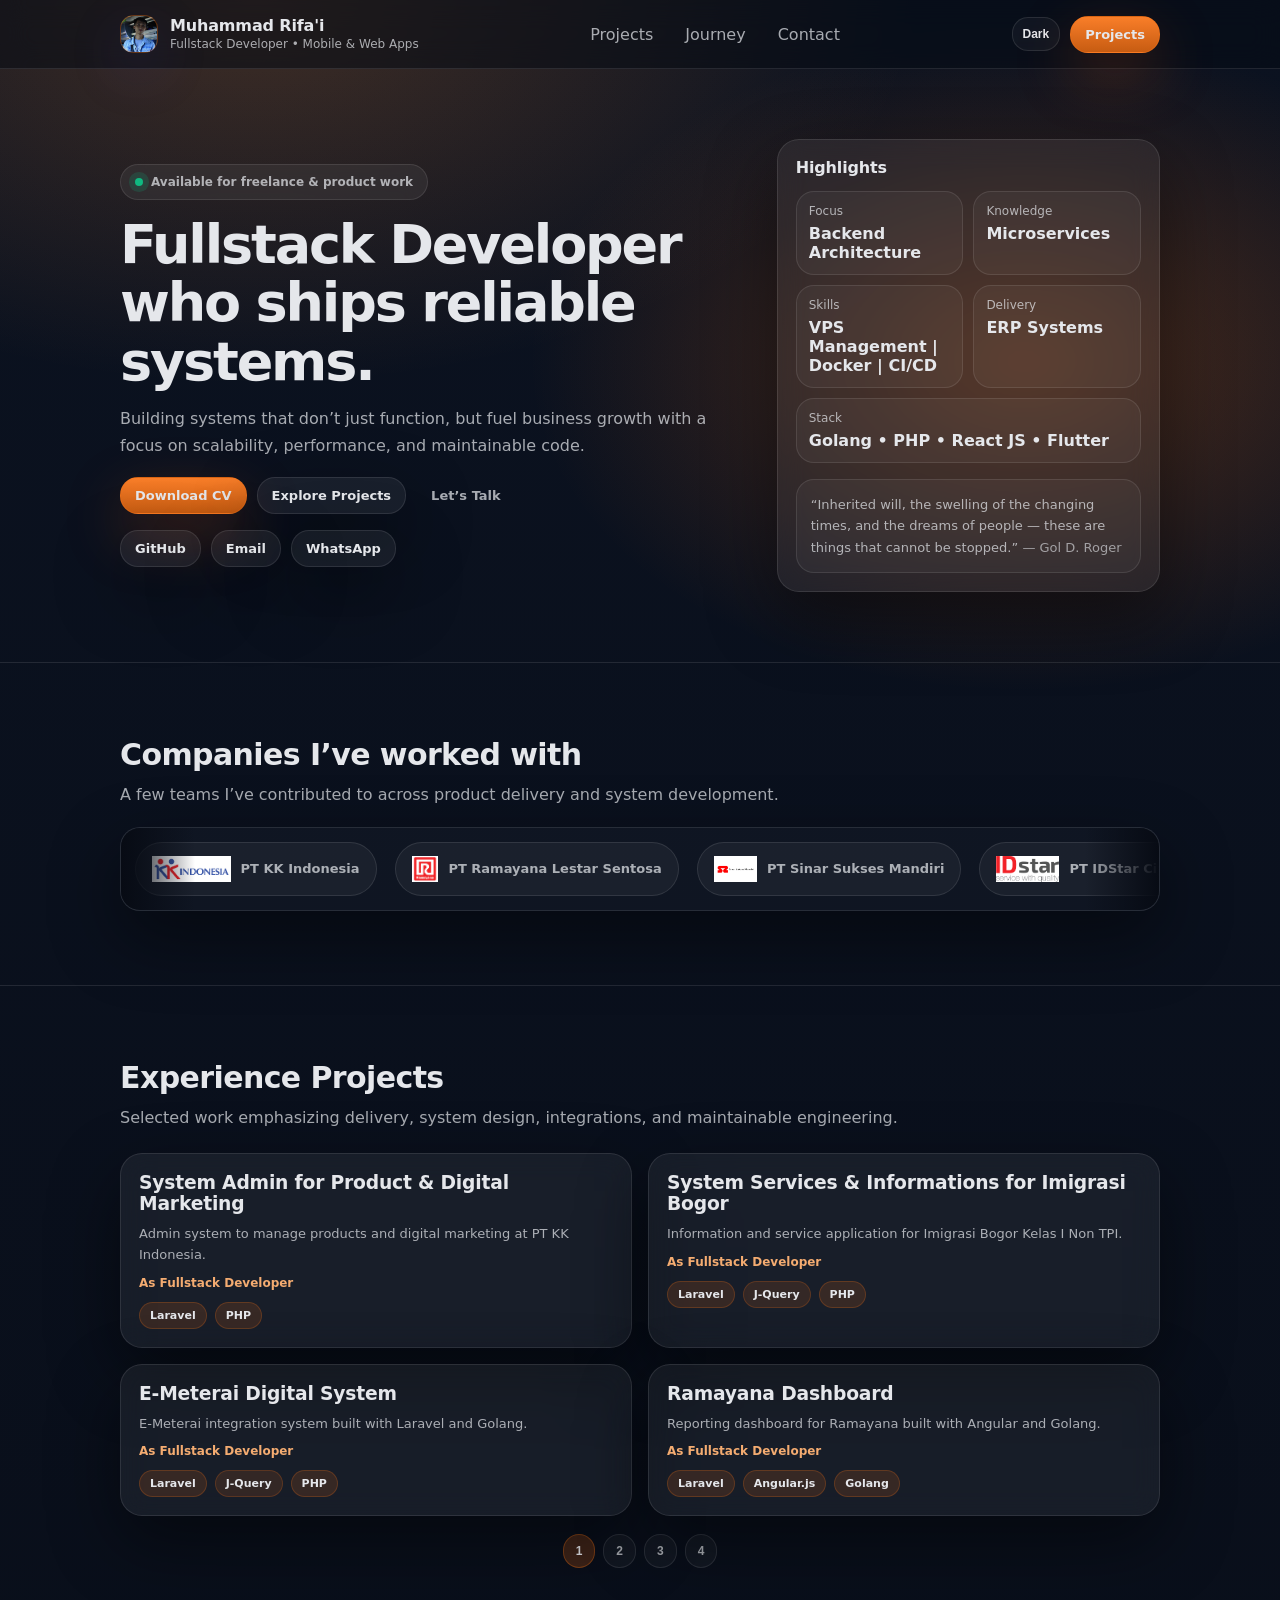
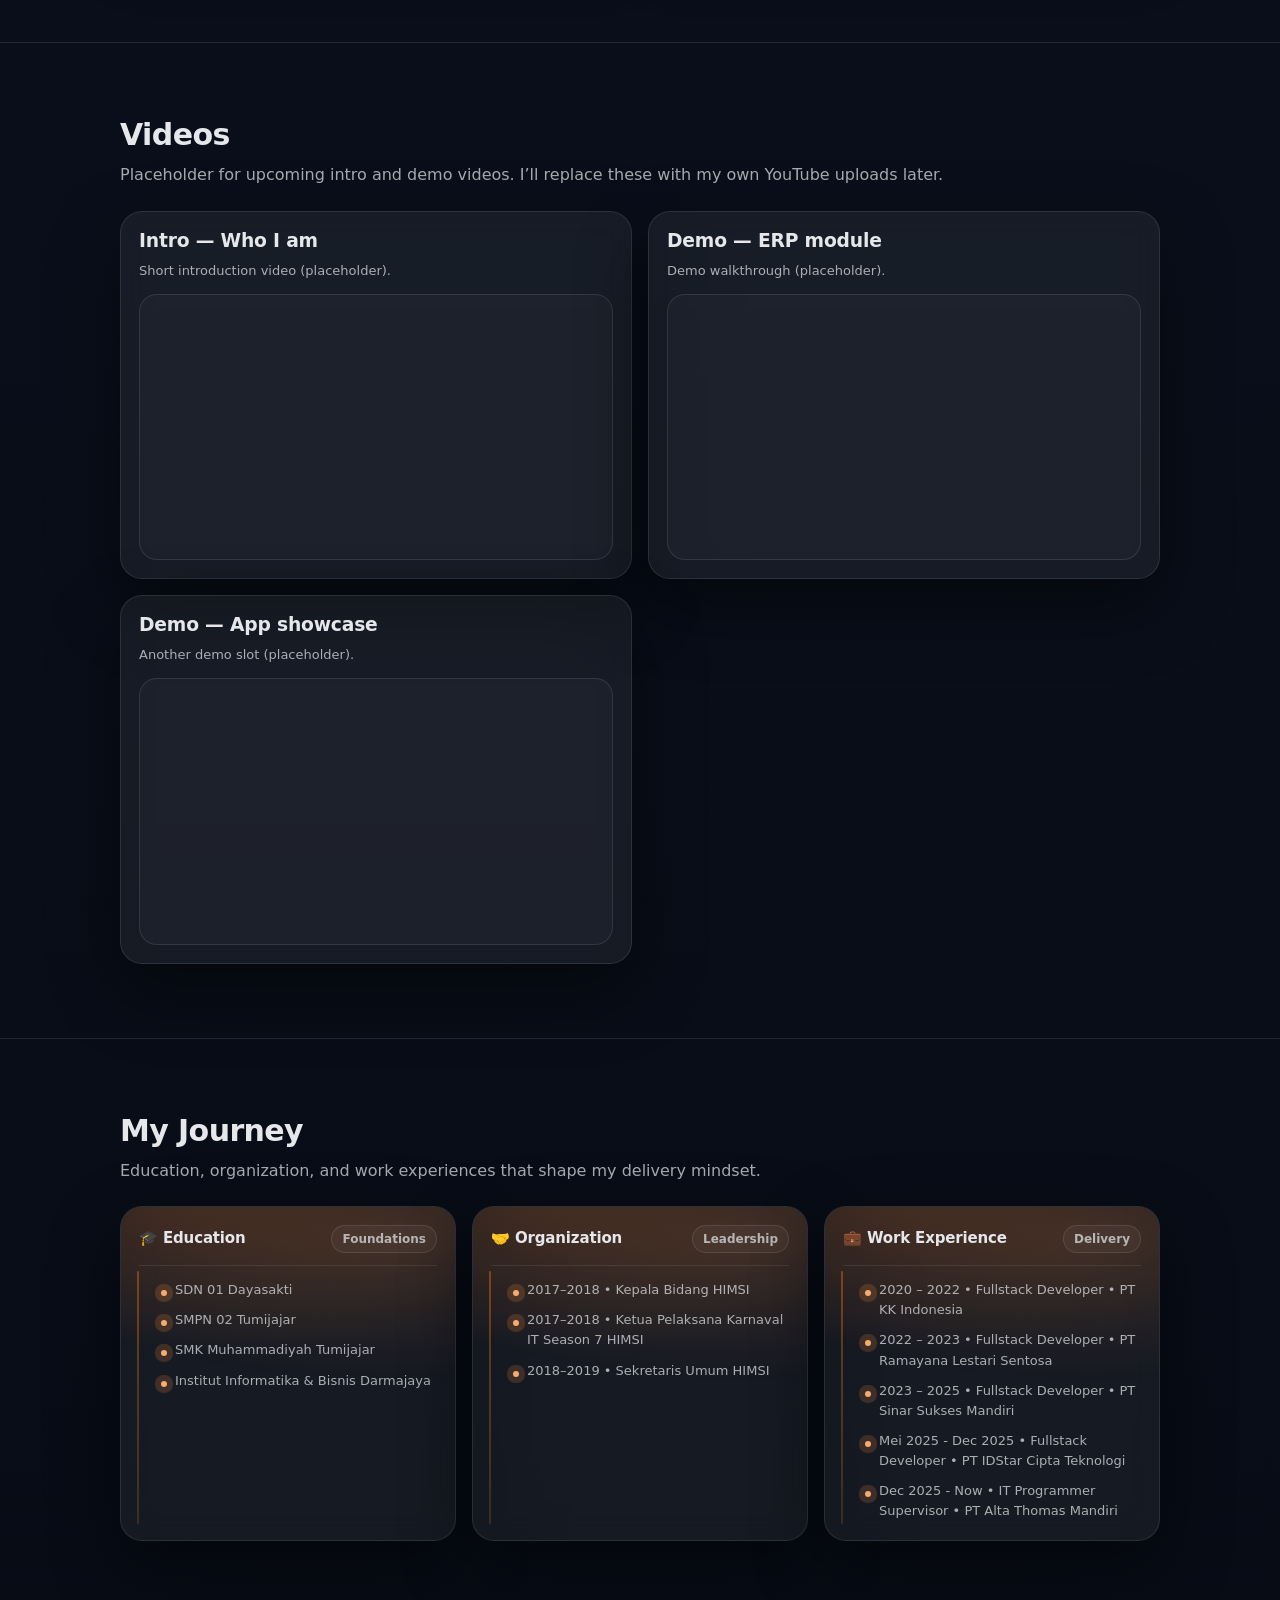
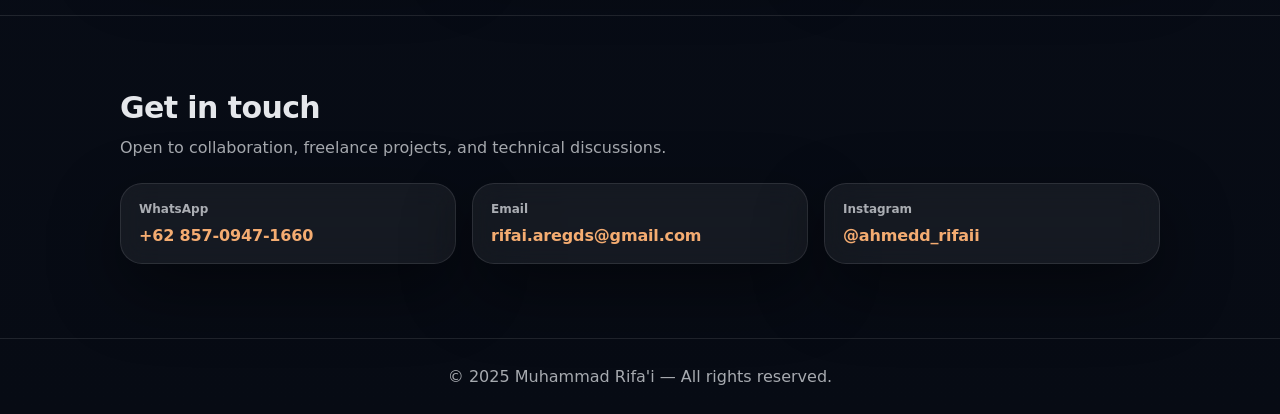
==== commit f238df74: "add videos" ====
--- a/index.html
+++ b/index.html
@@ -168,6 +168,62 @@
       </div>
     </section>
 
+    <section id="videos" class="section">
+      <div class="container">
+        <h2 class="h2 fade-up" data-anim>Videos</h2>
+        <p class="p fade-up" data-anim>
+          Placeholder for upcoming intro and demo videos. I’ll replace these with my own YouTube uploads later.
+        </p>
+
+        <div class="video-grid">
+          <div class="surface card video-card fade-up" data-anim>
+            <h3 class="card-title">Intro — Who I am</h3>
+            <p class="card-desc">Short introduction video (placeholder).</p>
+            <div class="video-embed" aria-label="YouTube video placeholder">
+              <iframe
+                src="https://www.youtube-nocookie.com/embed/dQw4w9WgXcQ"
+                title="Intro video placeholder"
+                loading="lazy"
+                referrerpolicy="strict-origin-when-cross-origin"
+                allow="accelerometer; autoplay; clipboard-write; encrypted-media; gyroscope; picture-in-picture; web-share"
+                allowfullscreen
+              ></iframe>
+            </div>
+          </div>
+
+          <div class="surface card video-card fade-up" data-anim>
+            <h3 class="card-title">Demo — ERP module</h3>
+            <p class="card-desc">Demo walkthrough (placeholder).</p>
+            <div class="video-embed" aria-label="YouTube video placeholder">
+              <iframe
+                src="https://www.youtube-nocookie.com/embed/9bZkp7q19f0"
+                title="Demo video placeholder"
+                loading="lazy"
+                referrerpolicy="strict-origin-when-cross-origin"
+                allow="accelerometer; autoplay; clipboard-write; encrypted-media; gyroscope; picture-in-picture; web-share"
+                allowfullscreen
+              ></iframe>
+            </div>
+          </div>
+
+          <div class="surface card video-card fade-up" data-anim>
+            <h3 class="card-title">Demo — App showcase</h3>
+            <p class="card-desc">Another demo slot (placeholder).</p>
+            <div class="video-embed" aria-label="YouTube video placeholder">
+              <iframe
+                src="https://www.youtube-nocookie.com/embed/3JZ_D3ELwOQ"
+                title="App demo placeholder"
+                loading="lazy"
+                referrerpolicy="strict-origin-when-cross-origin"
+                allow="accelerometer; autoplay; clipboard-write; encrypted-media; gyroscope; picture-in-picture; web-share"
+                allowfullscreen
+              ></iframe>
+            </div>
+          </div>
+        </div>
+      </div>
+    </section>
+
     <!-- TIMELINE -->
     <section id="timeline" class="section">
       <div class="container">
--- a/css/style.css
+++ b/css/style.css
@@ -7,12 +7,12 @@
       --card: rgba(255, 255, 255, 0.06);
       --card2: rgba(255, 255, 255, 0.04);
       --shadow: 0 26px 70px rgba(0, 0, 0, 0.45);
-      --accent: #6366f1;
-      --accent2: #3b82f6;
+      --accent: #f97316;
+      --accent2: #fb923c;
       --good: #10b981;
       --radius: 22px;
       --container: 1080px;
-      --ring: rgba(99, 102, 241, 0.25);
+      --ring: rgba(249, 115, 22, 0.25);
     }
 
     [data-theme="light"] {
@@ -24,7 +24,7 @@
       --card: rgba(255, 255, 255, 0.80);
       --card2: rgba(255, 255, 255, 0.65);
       --shadow: 0 26px 70px rgba(15, 23, 42, 0.12);
-      --ring: rgba(99, 102, 241, 0.18);
+      --ring: rgba(249, 115, 22, 0.18);
     }
 
     * { box-sizing: border-box; }
@@ -32,15 +32,15 @@
     body {
       margin: 0;
       font-family: ui-sans-serif, system-ui, -apple-system, Segoe UI, Roboto, Helvetica, Arial;
-      background: radial-gradient(1200px 700px at 20% 0%, rgba(59,130,246,0.22), transparent 55%),
-                  radial-gradient(900px 600px at 80% 10%, rgba(99,102,241,0.28), transparent 55%),
+      background: radial-gradient(1200px 700px at 20% 0%, rgba(251,146,60,0.22), transparent 55%),
+                  radial-gradient(900px 600px at 80% 10%, rgba(249,115,22,0.28), transparent 55%),
                   radial-gradient(900px 700px at 50% 120%, rgba(16,185,129,0.12), transparent 55%),
                   linear-gradient(180deg, var(--bg), var(--bg2));
       color: var(--text);
       min-height: 100vh;
     }
     a { color: inherit; text-decoration: none; }
-    ::selection { background: rgba(99, 102, 241, 0.30); }
+    ::selection { background: rgba(249, 115, 22, 0.30); }
 
     .container { width: 100%; max-width: var(--container); margin: 0 auto; padding: 0 20px; }
 
@@ -116,9 +116,9 @@
     .btn.primary {
       border-color: color-mix(in srgb, var(--accent) 35%, transparent);
       background: linear-gradient(180deg, color-mix(in srgb, var(--accent) 92%, white 8%), color-mix(in srgb, var(--accent) 80%, black 20%));
-      box-shadow: 0 22px 60px rgba(79, 70, 229, 0.28);
-    }
-    .btn.primary:hover { box-shadow: 0 26px 70px rgba(79, 70, 229, 0.33); }
+      box-shadow: 0 22px 60px rgba(234, 88, 12, 0.28);
+    }
+    .btn.primary:hover { box-shadow: 0 26px 70px rgba(234, 88, 12, 0.33); }
     .btn.ghost { background: transparent; border-color: transparent; box-shadow: none; color: var(--muted); }
     .btn.ghost:hover { background: var(--card2); border-color: var(--border); color: var(--text); }
 
@@ -295,6 +295,23 @@
     .card-title { font-weight: 800; letter-spacing: -0.01em; margin: 0; }
     .card-desc { margin: 10px 0 0; color: var(--muted); line-height: 1.6; font-size: 13px; }
     .card-role { margin: 10px 0 0; font-size: 12px; color: color-mix(in srgb, var(--accent2) 70%, var(--text) 30%); font-weight: 700; }
+
+    .video-grid { display: grid; grid-template-columns: 1fr; gap: 14px; margin-top: 22px; }
+    .video-card { padding: 18px; }
+    .video-embed {
+      margin-top: 12px;
+      border-radius: 18px;
+      overflow: hidden;
+      border: 1px solid var(--border);
+      background: color-mix(in srgb, var(--card2) 65%, transparent);
+      aspect-ratio: 16 / 9;
+    }
+    .video-embed iframe {
+      width: 100%;
+      height: 100%;
+      border: 0;
+      display: block;
+    }
     .badges { display: flex; flex-wrap: wrap; gap: 8px; margin-top: 12px; }
     .tag {
       display: inline-flex;
@@ -307,14 +324,14 @@
       font-size: 11px;
       font-weight: 700;
     }
-    .tag[data-tone="cyan"] { background: rgba(6, 182, 212, 0.14); border-color: rgba(6, 182, 212, 0.22); }
-    .tag[data-tone="indigo"] { background: rgba(99, 102, 241, 0.14); border-color: rgba(99, 102, 241, 0.22); }
-    .tag[data-tone="red"] { background: rgba(239, 68, 68, 0.14); border-color: rgba(239, 68, 68, 0.22); }
-    .tag[data-tone="sky"] { background: rgba(59, 130, 246, 0.14); border-color: rgba(59, 130, 246, 0.22); }
-    .tag[data-tone="green"] { background: rgba(16, 185, 129, 0.14); border-color: rgba(16, 185, 129, 0.22); }
-    .tag[data-tone="amber"] { background: rgba(245, 158, 11, 0.14); border-color: rgba(245, 158, 11, 0.22); }
-    .tag[data-tone="violet"] { background: rgba(139, 92, 246, 0.14); border-color: rgba(139, 92, 246, 0.22); }
-    .tag[data-tone="gray"] { background: rgba(148, 163, 184, 0.12); border-color: rgba(148, 163, 184, 0.20); }
+    .tag[data-tone="cyan"] { background: rgba(249, 115, 22, 0.14); border-color: rgba(249, 115, 22, 0.22); }
+    .tag[data-tone="indigo"] { background: rgba(249, 115, 22, 0.14); border-color: rgba(249, 115, 22, 0.22); }
+    .tag[data-tone="red"] { background: rgba(249, 115, 22, 0.14); border-color: rgba(249, 115, 22, 0.22); }
+    .tag[data-tone="sky"] { background: rgba(249, 115, 22, 0.14); border-color: rgba(249, 115, 22, 0.22); }
+    .tag[data-tone="green"] { background: rgba(249, 115, 22, 0.14); border-color: rgba(249, 115, 22, 0.22); }
+    .tag[data-tone="amber"] { background: rgba(249, 115, 22, 0.14); border-color: rgba(249, 115, 22, 0.22); }
+    .tag[data-tone="violet"] { background: rgba(249, 115, 22, 0.14); border-color: rgba(249, 115, 22, 0.22); }
+    .tag[data-tone="gray"] { background: rgba(249, 115, 22, 0.12); border-color: rgba(249, 115, 22, 0.20); }
 
     .pagination { display: flex; justify-content: center; gap: 8px; margin-top: 18px; flex-wrap: wrap; }
     .page-btn {
@@ -346,8 +363,8 @@
       position: absolute;
       inset: 0;
       background:
-        radial-gradient(800px 260px at 20% 0%, rgba(99,102,241,0.20), transparent 55%),
-        radial-gradient(700px 260px at 80% 10%, rgba(59,130,246,0.18), transparent 55%);
+        radial-gradient(800px 260px at 20% 0%, rgba(249,115,22,0.20), transparent 55%),
+        radial-gradient(700px 260px at 80% 10%, rgba(251,146,60,0.18), transparent 55%);
       opacity: 0.75;
       pointer-events: none;
     }
@@ -385,7 +402,7 @@
       top: 64px;
       bottom: 16px;
       width: 2px;
-      background: linear-gradient(180deg, rgba(99,102,241,0.45), rgba(59,130,246,0.18));
+      background: linear-gradient(180deg, rgba(249,115,22,0.45), rgba(251,146,60,0.18));
       opacity: 0.9;
       border-radius: 99px;
     }
@@ -433,6 +450,7 @@
       .hero-grid { grid-template-columns: 1.25fr 0.75fr; gap: 18px; align-items: center; }
       .hero-title { font-size: 54px; }
       .grid { grid-template-columns: 1fr 1fr; gap: 16px; }
+      .video-grid { grid-template-columns: 1fr 1fr; gap: 16px; }
       .journey { grid-template-columns: 1fr 1fr 1fr; gap: 16px; }
       .contact-grid { grid-template-columns: 1fr 1fr 1fr; gap: 16px; }
     }
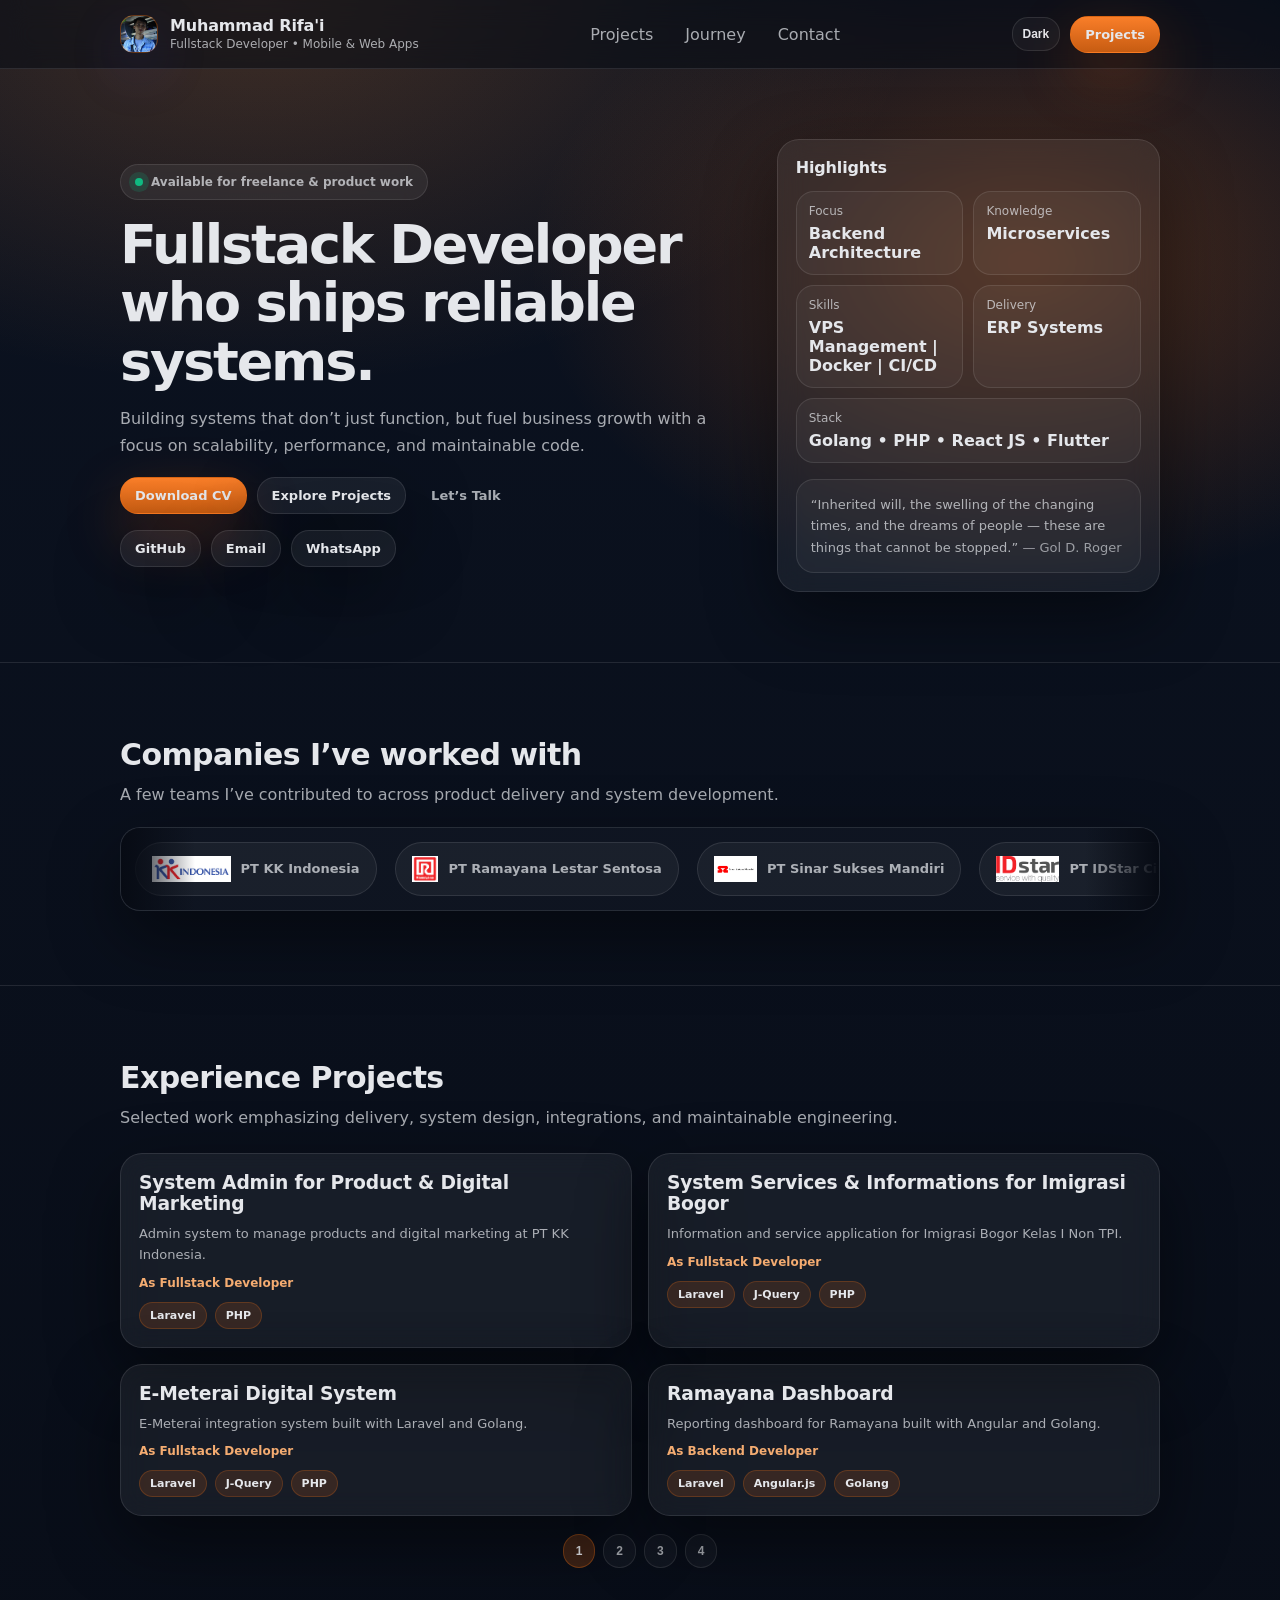
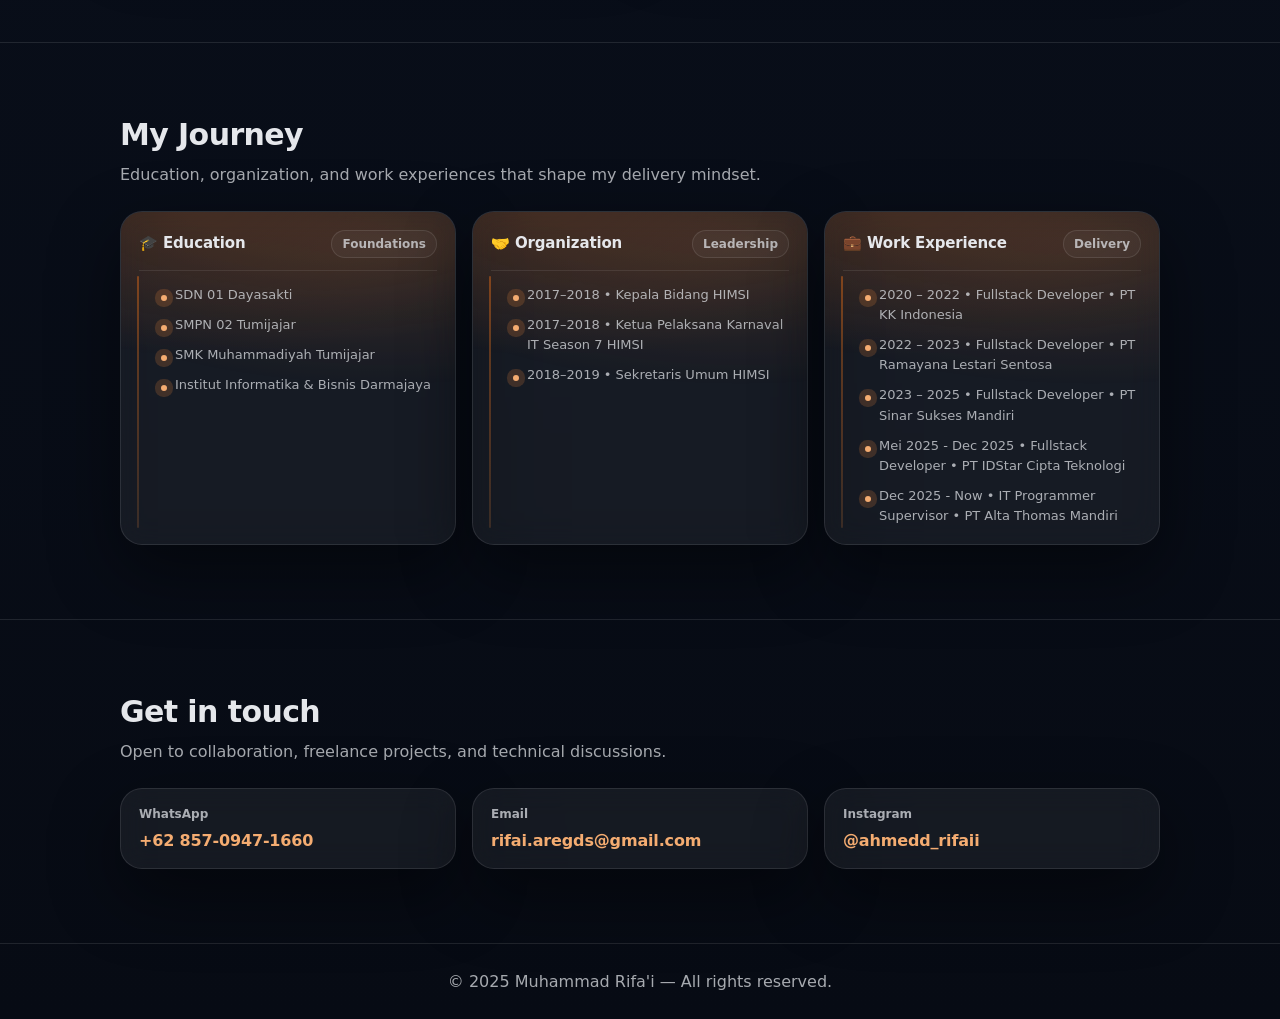
==== commit b78724c5: "hide" ====
--- a/index.html
+++ b/index.html
@@ -168,7 +168,7 @@
       </div>
     </section>
 
-    <section id="videos" class="section">
+    <!-- <section id="videos" class="section">
       <div class="container">
         <h2 class="h2 fade-up" data-anim>Videos</h2>
         <p class="p fade-up" data-anim>
@@ -222,7 +222,7 @@
           </div>
         </div>
       </div>
-    </section>
+    </section> -->
 
     <!-- TIMELINE -->
     <section id="timeline" class="section">
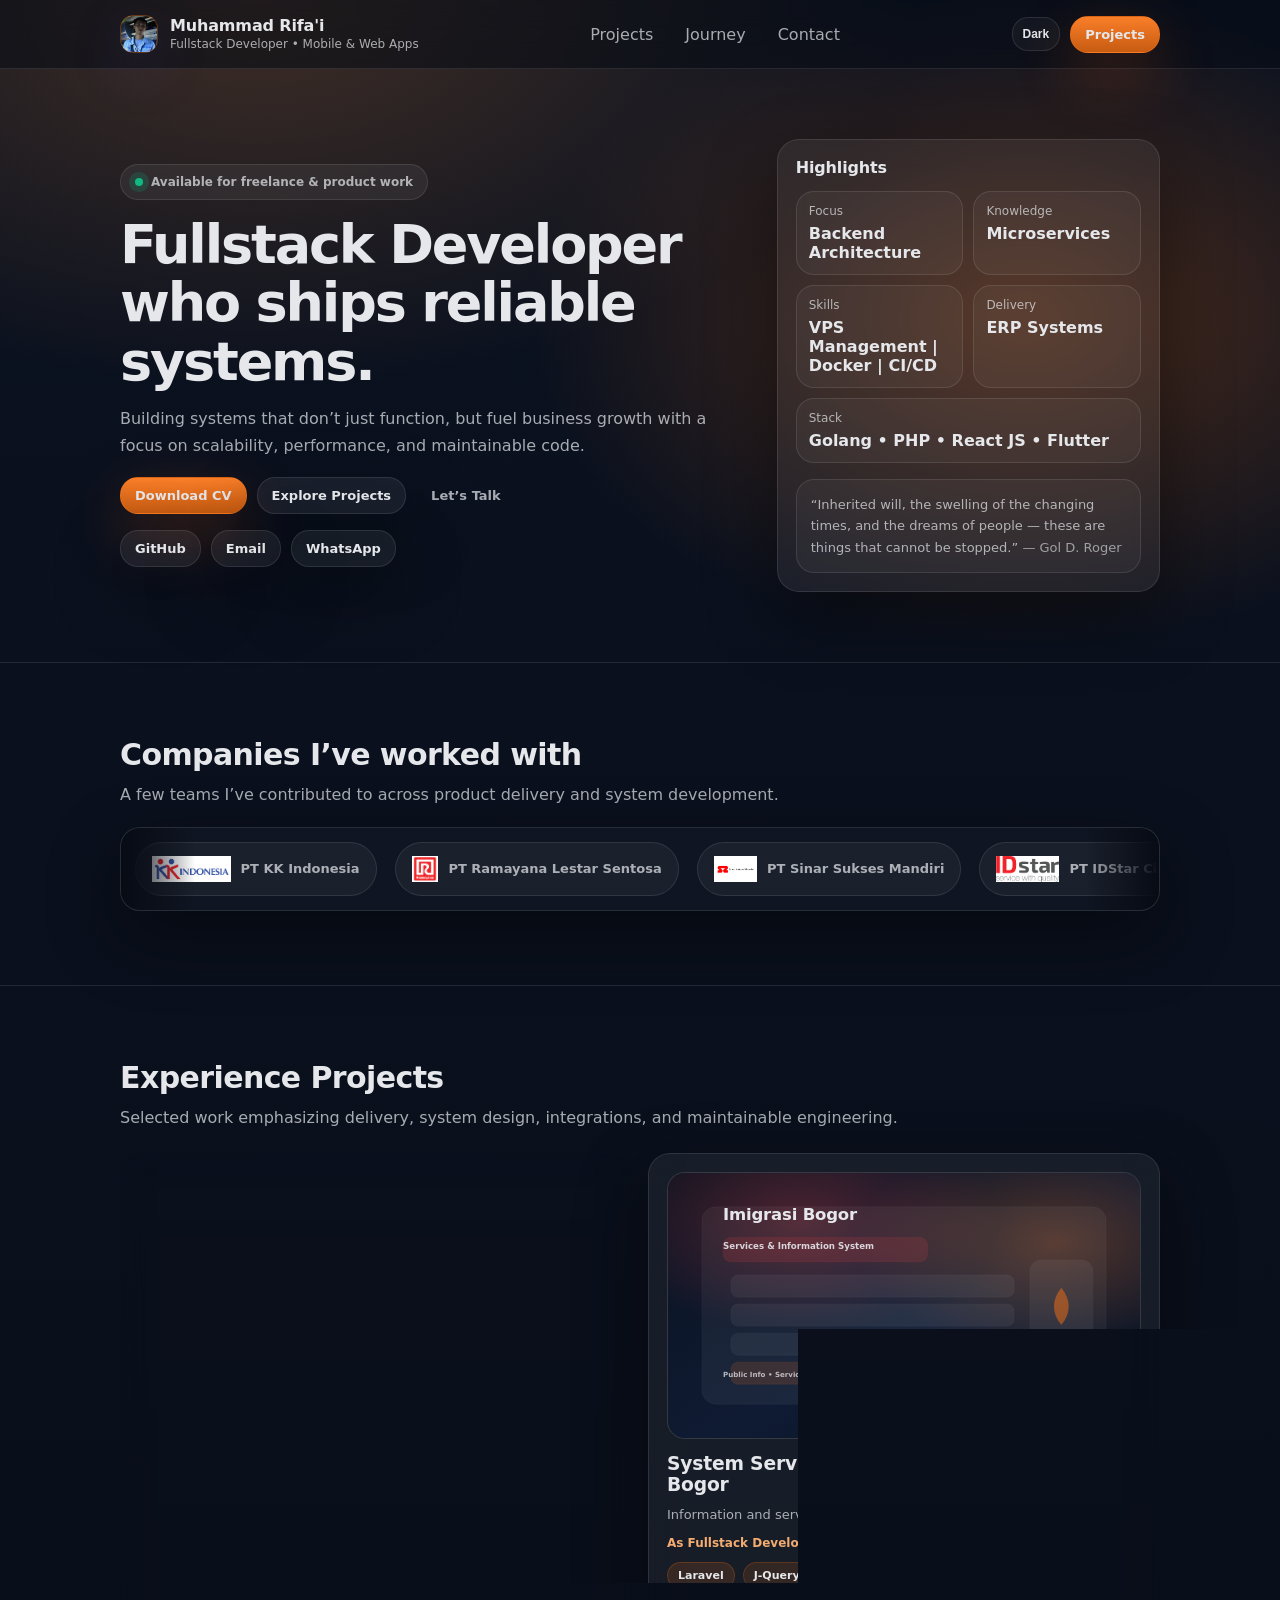
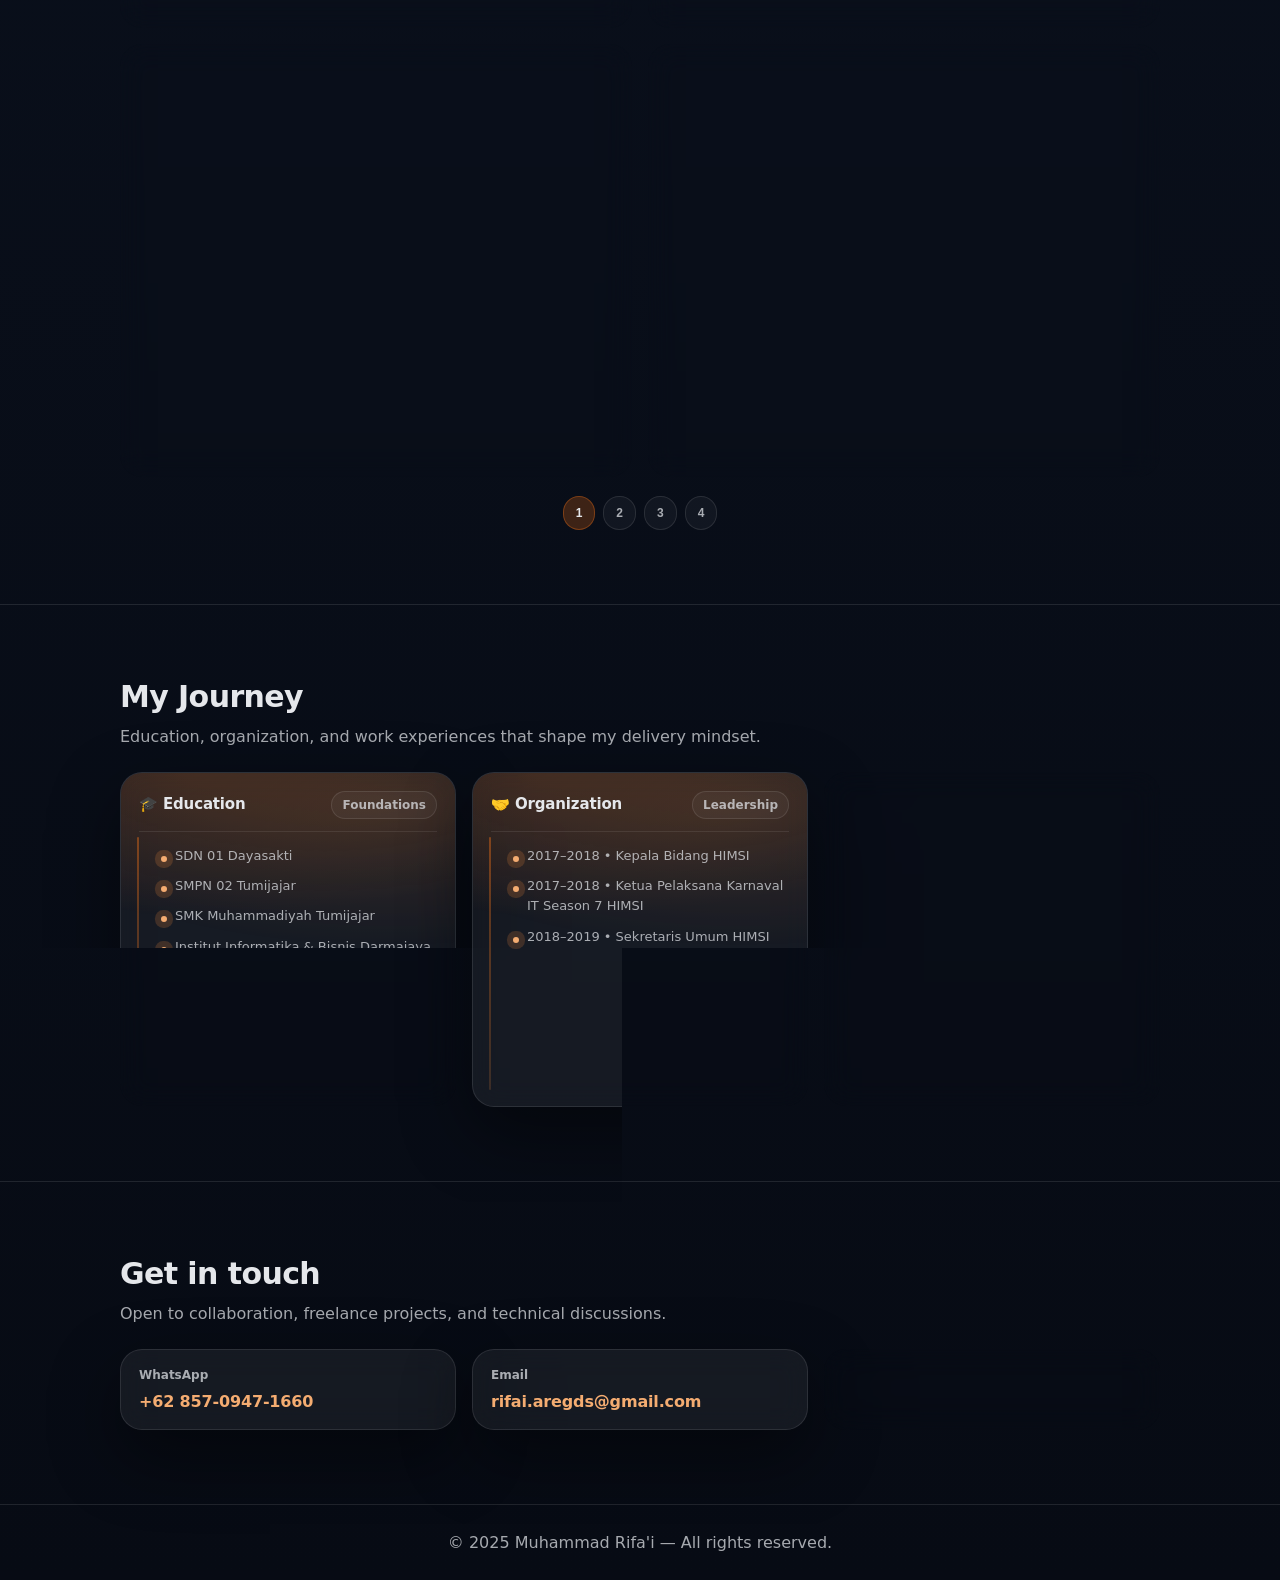
==== commit 9701fa06: "SEO: canonical, OG tags, JSON-LD + sitemap/robots" ====
--- a/index.html
+++ b/index.html
@@ -12,20 +12,25 @@
   <meta name="robots" content="index, follow" />
 
   <!-- Canonical -->
-  <link rel="canonical" href="https://medgroup.my.id/" />
+  <link rel="canonical" href="https://rifaiahmed.github.io/" />
 
   <!-- Open Graph -->
   <meta property="og:title" content="Muhammad Rifa'i — Fullstack Developer Portfolio" />
   <meta property="og:description" content="Fullstack Developer specializing in Backend Architecture, Microservices, and ERP Systems." />
   <meta property="og:type" content="website" />
-  <meta property="og:url" content="https://medgroup.my.id/" />
-  <meta property="og:image" content="https://medgroup.my.id/preview.png" />
+  <meta property="og:url" content="https://rifaiahmed.github.io/" />
+  <meta property="og:site_name" content="Muhammad Rifa'i" />
+  <meta property="og:image" content="https://rifaiahmed.github.io/public/fai.jpeg" />
+  <meta property="og:image:alt" content="Muhammad Rifa'i — Fullstack Developer" />
 
   <!-- Twitter Card -->
   <meta name="twitter:card" content="summary_large_image" />
   <meta name="twitter:title" content="Muhammad Rifa'i — Fullstack Developer" />
   <meta name="twitter:description" content="Building scalable backend systems and ERP platforms." />
-  <meta name="twitter:image" content="https://namadomainkamu.com/preview.png" />
+  <meta name="twitter:image" content="https://rifaiahmed.github.io/public/fai.jpeg" />
+  <meta name="twitter:image:alt" content="Muhammad Rifa'i — Fullstack Developer" />
+
+  <script type="application/ld+json">{"@context":"https://schema.org","@graph":[{"@type":"WebSite","@id":"https://rifaiahmed.github.io/#website","url":"https://rifaiahmed.github.io/","name":"Muhammad Rifa'i","inLanguage":"id","publisher":{"@id":"https://rifaiahmed.github.io/#person"}},{"@type":"Person","@id":"https://rifaiahmed.github.io/#person","name":"Muhammad Rifa'i","url":"https://rifaiahmed.github.io/","jobTitle":"Fullstack Developer","sameAs":["https://github.com/rifaiAhmed","https://instagram.com/ahmedd_rifaii"],"email":"mailto:rifai.aregds@gmail.com"}]}</script>
 </head>
 <body data-theme="dark">
 
--- a/css/style.css
+++ b/css/style.css
@@ -292,9 +292,30 @@
 
     .grid { display: grid; grid-template-columns: 1fr; gap: 14px; margin-top: 22px; }
     .card { padding: 18px; }
+    .card-media {
+      border-radius: 18px;
+      overflow: hidden;
+      border: 1px solid var(--border);
+      background: color-mix(in srgb, var(--card2) 65%, transparent);
+      margin: 0 0 14px;
+      aspect-ratio: 16 / 9;
+    }
+    .card-thumb {
+      width: 100%;
+      height: 100%;
+      display: block;
+      object-fit: cover;
+    }
     .card-title { font-weight: 800; letter-spacing: -0.01em; margin: 0; }
     .card-desc { margin: 10px 0 0; color: var(--muted); line-height: 1.6; font-size: 13px; }
     .card-role { margin: 10px 0 0; font-size: 12px; color: color-mix(in srgb, var(--accent2) 70%, var(--text) 30%); font-weight: 700; }
+
+    .card-actions {
+      display: flex;
+      gap: 10px;
+      margin-top: 14px;
+      flex-wrap: wrap;
+    }
 
     .video-grid { display: grid; grid-template-columns: 1fr; gap: 14px; margin-top: 22px; }
     .video-card { padding: 18px; }
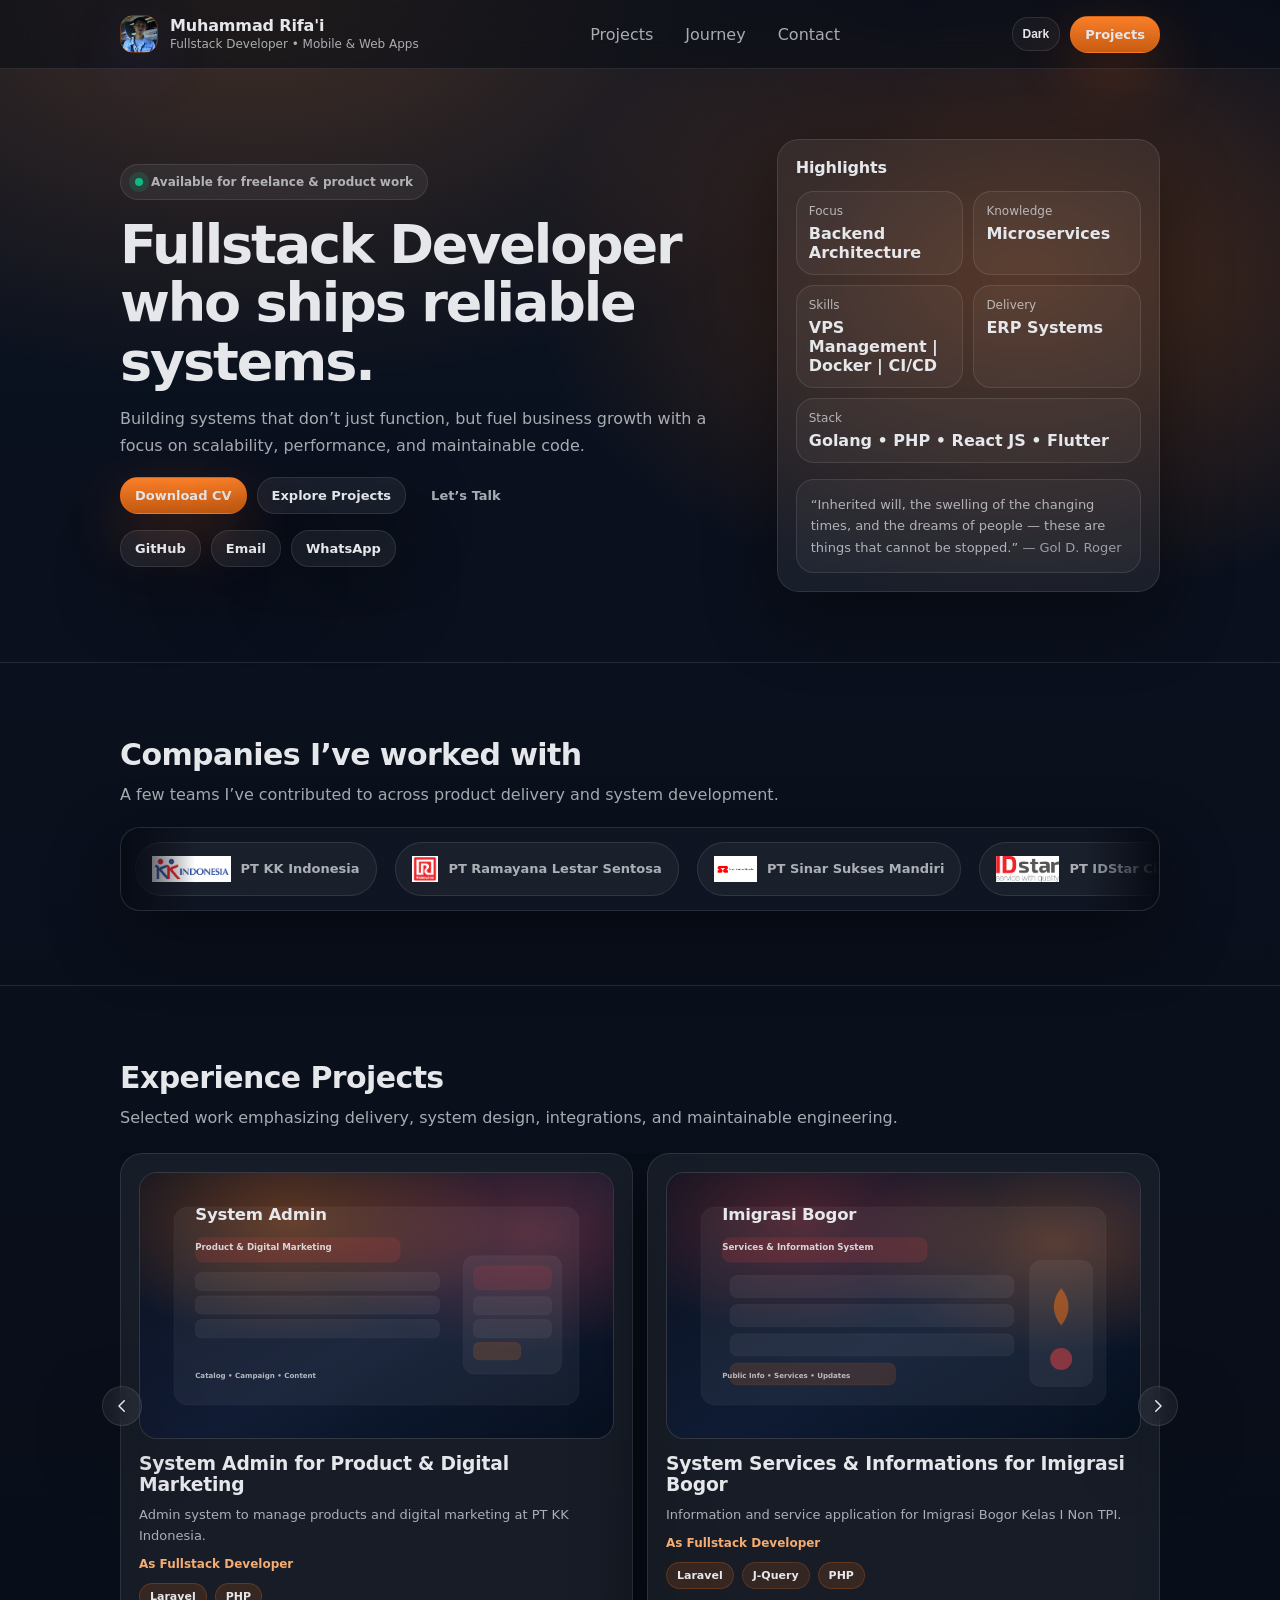
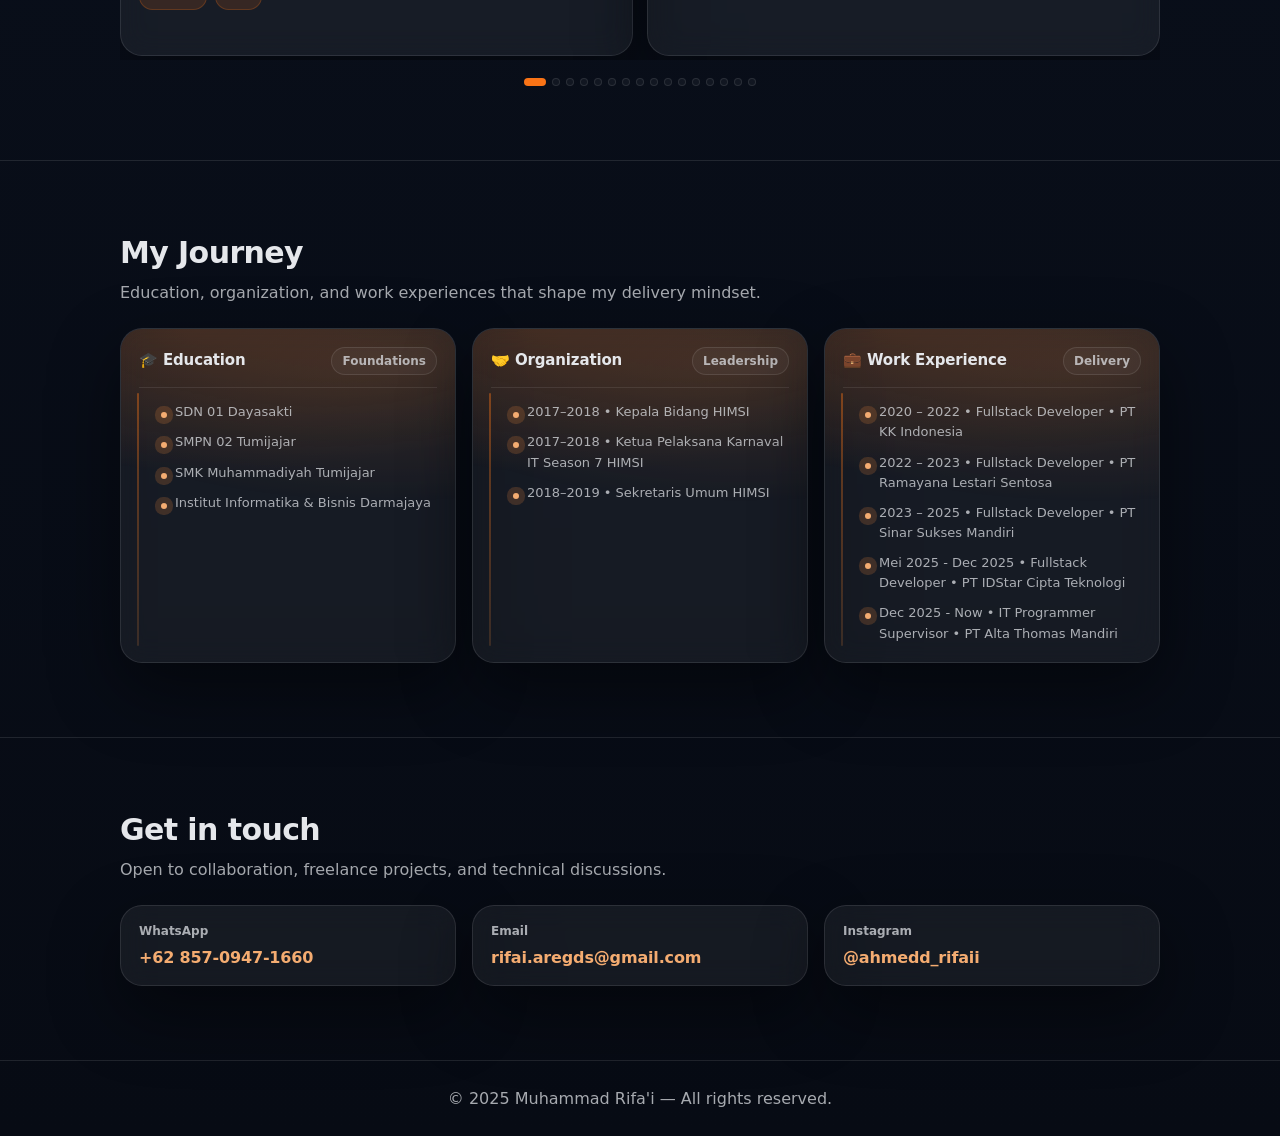
==== commit 6c757d22: "feat: adjust UI UX" ====
--- a/index.html
+++ b/index.html
@@ -168,7 +168,15 @@
         <p class="p fade-up" data-anim>
           Selected work emphasizing delivery, system design, integrations, and maintainable engineering.
         </p>
-        <div id="project-list" class="grid"></div>
+        <div class="project-carousel">
+          <button id="prev-btn" class="carousel-arrow prev" type="button" aria-label="Previous project">
+            <svg xmlns="http://www.w3.org/2000/svg" width="18" height="18" viewBox="0 0 24 24" fill="none" stroke="currentColor" stroke-width="2"><path stroke-linecap="round" stroke-linejoin="round" d="M15 19l-7-7 7-7"/></svg>
+          </button>
+          <div id="project-list" class="grid"></div>
+          <button id="next-btn" class="carousel-arrow next" type="button" aria-label="Next project">
+            <svg xmlns="http://www.w3.org/2000/svg" width="18" height="18" viewBox="0 0 24 24" fill="none" stroke="currentColor" stroke-width="2"><path stroke-linecap="round" stroke-linejoin="round" d="M9 5l7 7-7 7"/></svg>
+          </button>
+        </div>
         <div id="pagination" class="pagination"></div>
       </div>
     </section>
--- a/css/style.css
+++ b/css/style.css
@@ -290,7 +290,50 @@
     .quote { margin-top: 16px; padding: 14px; }
     .quote p { margin: 0; color: var(--muted); font-size: 13px; line-height: 1.65; }
 
-    .grid { display: grid; grid-template-columns: 1fr; gap: 14px; margin-top: 22px; }
+    .project-carousel { position: relative; margin-top: 22px; }
+    .grid {
+      display: flex;
+      gap: 14px;
+      margin-top: 0;
+      overflow-x: auto;
+      scroll-snap-type: x mandatory;
+      -webkit-overflow-scrolling: touch;
+      scrollbar-width: none;
+      cursor: grab;
+      padding-bottom: 4px;
+    }
+    .grid::-webkit-scrollbar { display: none; }
+    .grid.dragging { cursor: grabbing; scroll-snap-type: none; }
+    .grid .card {
+      scroll-snap-align: start;
+      flex: 0 0 88%;
+    }
+    .carousel-arrow {
+      position: absolute;
+      top: 50%;
+      transform: translateY(-50%);
+      z-index: 5;
+      width: 40px;
+      height: 40px;
+      border-radius: 999px;
+      border: 1px solid var(--border);
+      background: color-mix(in srgb, var(--card) 90%, transparent);
+      backdrop-filter: blur(8px);
+      color: var(--text);
+      display: none;
+      align-items: center;
+      justify-content: center;
+      cursor: pointer;
+      transition: background .15s ease, transform .15s ease;
+      box-shadow: var(--shadow);
+    }
+    .carousel-arrow:hover { background: color-mix(in srgb, var(--accent) 24%, var(--card) 76%); }
+    .carousel-arrow.prev { left: -18px; }
+    .carousel-arrow.next { right: -18px; }
+    @media (min-width: 760px) {
+      .grid .card { flex: 0 0 calc(50% - 7px); }
+      .carousel-arrow { display: flex; }
+    }
     .card { padding: 18px; }
     .card-media {
       border-radius: 18px;
@@ -354,23 +397,23 @@
     .tag[data-tone="violet"] { background: rgba(249, 115, 22, 0.14); border-color: rgba(249, 115, 22, 0.22); }
     .tag[data-tone="gray"] { background: rgba(249, 115, 22, 0.12); border-color: rgba(249, 115, 22, 0.20); }
 
-    .pagination { display: flex; justify-content: center; gap: 8px; margin-top: 18px; flex-wrap: wrap; }
-    .page-btn {
-      border-radius: 16px;
-      border: 1px solid var(--border);
+    .pagination { display: flex; justify-content: center; align-items: center; gap: 6px; margin-top: 18px; flex-wrap: wrap; }
+    .carousel-dot {
+      width: 8px;
+      height: 8px;
+      border-radius: 999px;
       background: var(--card2);
-      color: var(--muted);
-      padding: 9px 12px;
-      font-weight: 800;
-      font-size: 12px;
+      border: 1px solid var(--border);
       cursor: pointer;
-      transition: transform .15s ease, background .15s ease, border-color .15s ease, color .15s ease;
-    }
-    .page-btn:hover { transform: translateY(-1px); background: var(--card); color: var(--text); }
-    .page-btn.active {
-      background: color-mix(in srgb, var(--accent) 22%, transparent);
-      border-color: color-mix(in srgb, var(--accent) 34%, transparent);
-      color: var(--text);
+      padding: 0;
+      transition: all .25s ease;
+    }
+    .carousel-dot:hover { background: color-mix(in srgb, var(--accent) 30%, var(--card2) 70%); }
+    .carousel-dot.active {
+      width: 22px;
+      border-radius: 999px;
+      background: var(--accent);
+      border-color: color-mix(in srgb, var(--accent) 60%, transparent);
     }
 
     .journey { display: grid; grid-template-columns: 1fr; gap: 12px; margin-top: 22px; }
@@ -470,7 +513,6 @@
       .mobile-menu { display: none; }
       .hero-grid { grid-template-columns: 1.25fr 0.75fr; gap: 18px; align-items: center; }
       .hero-title { font-size: 54px; }
-      .grid { grid-template-columns: 1fr 1fr; gap: 16px; }
       .video-grid { grid-template-columns: 1fr 1fr; gap: 16px; }
       .journey { grid-template-columns: 1fr 1fr 1fr; gap: 16px; }
       .contact-grid { grid-template-columns: 1fr 1fr 1fr; gap: 16px; }
